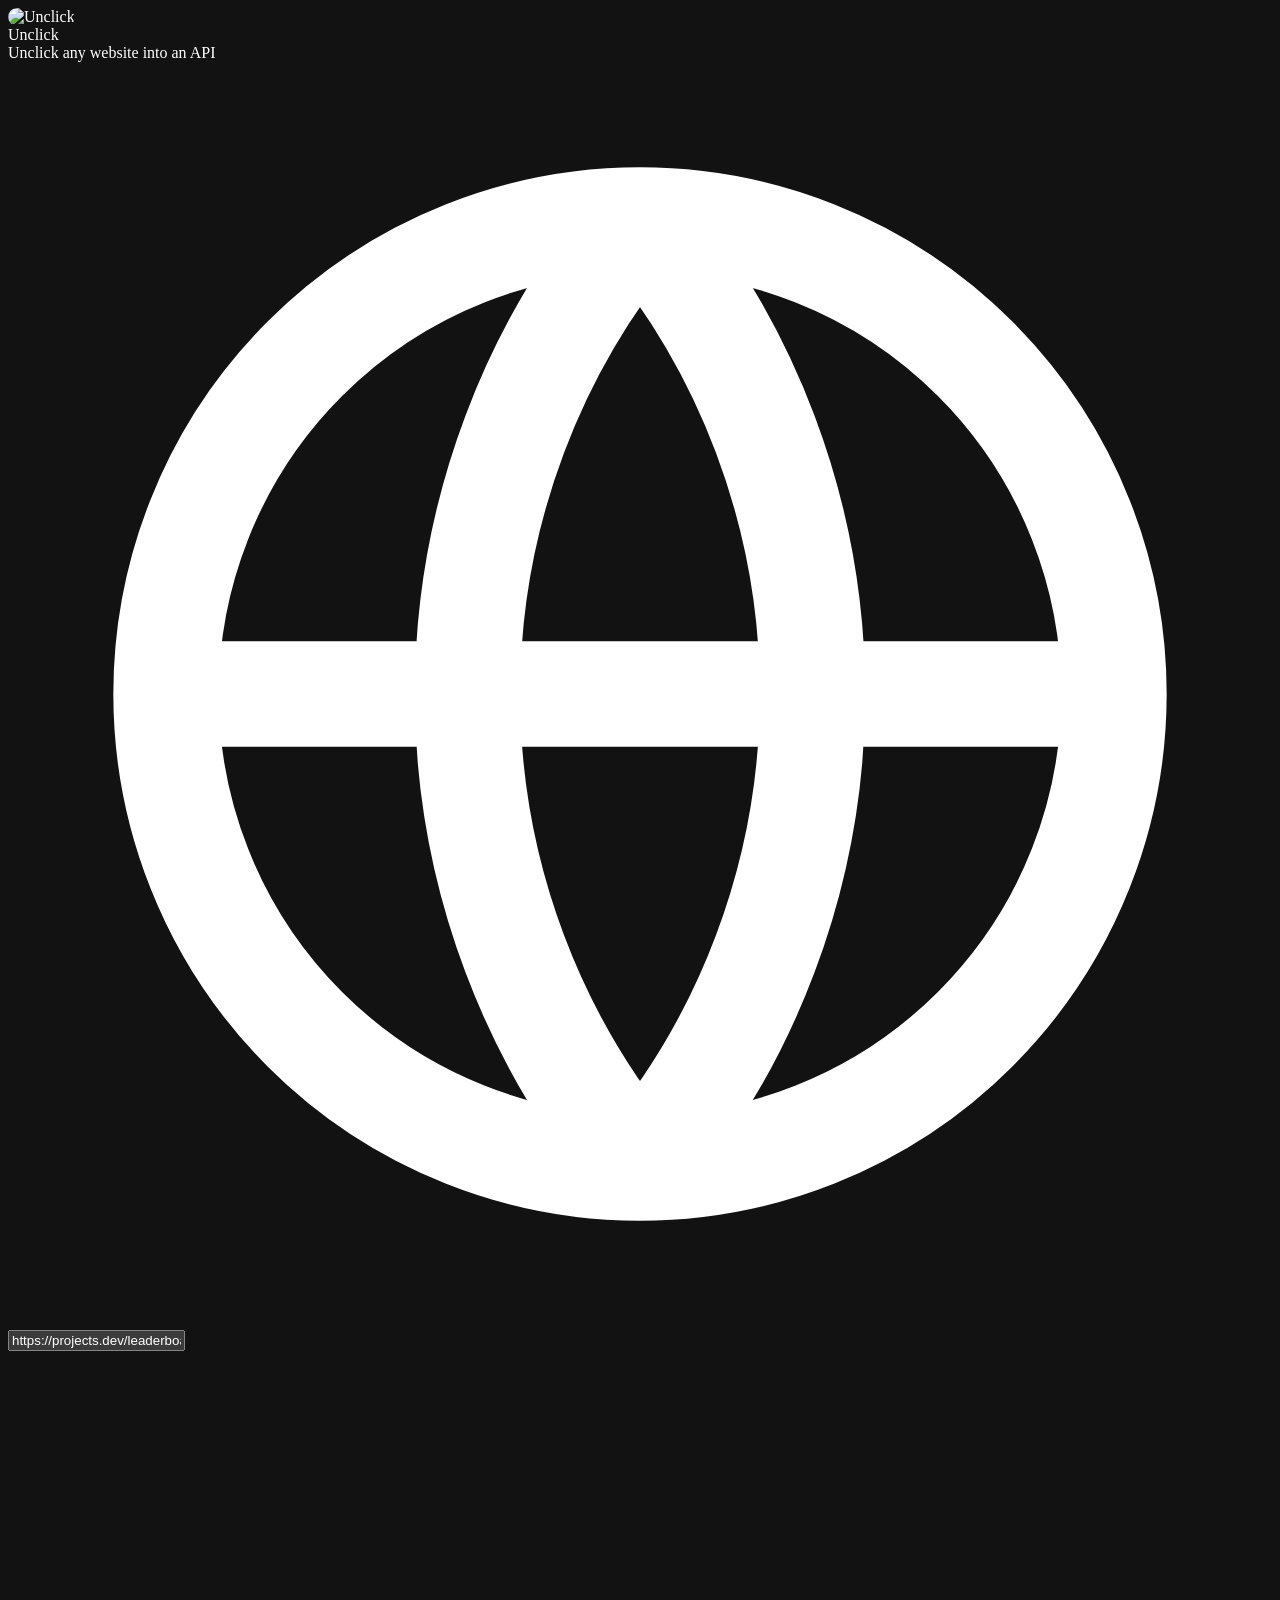
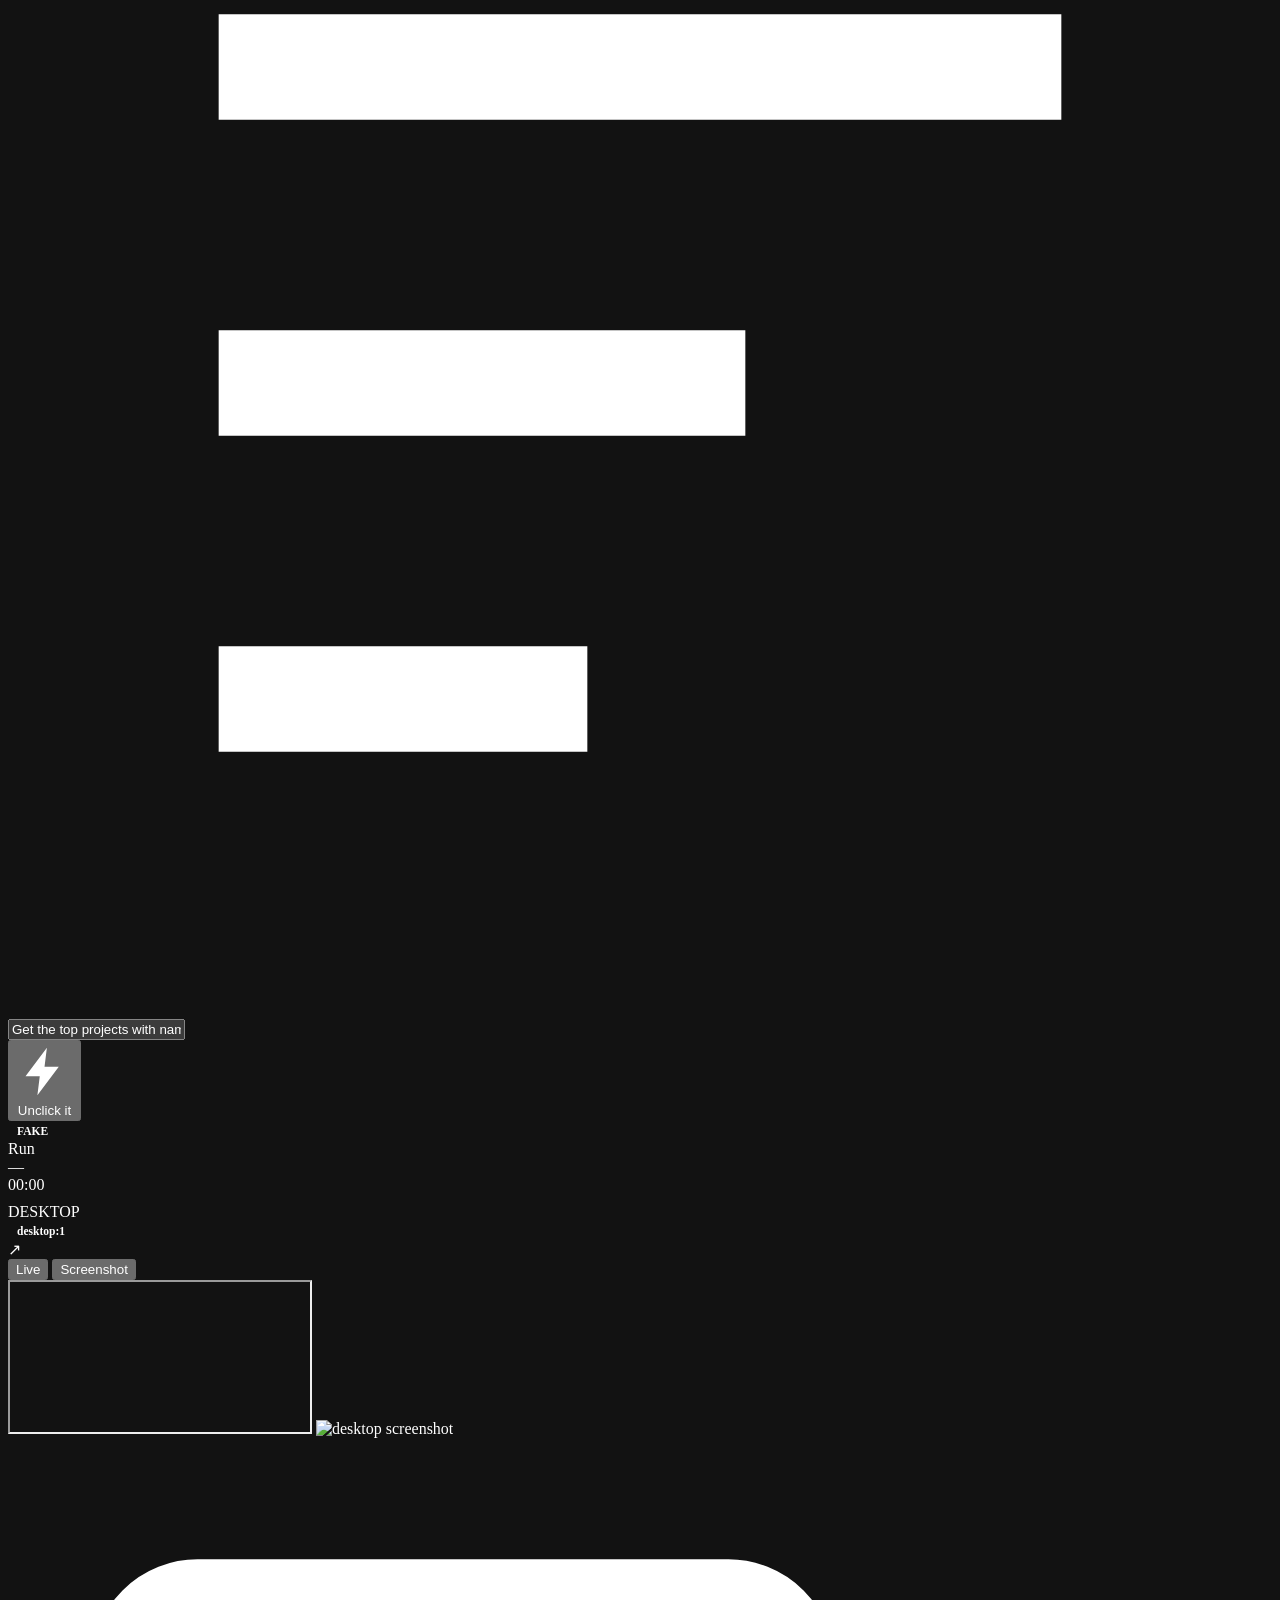
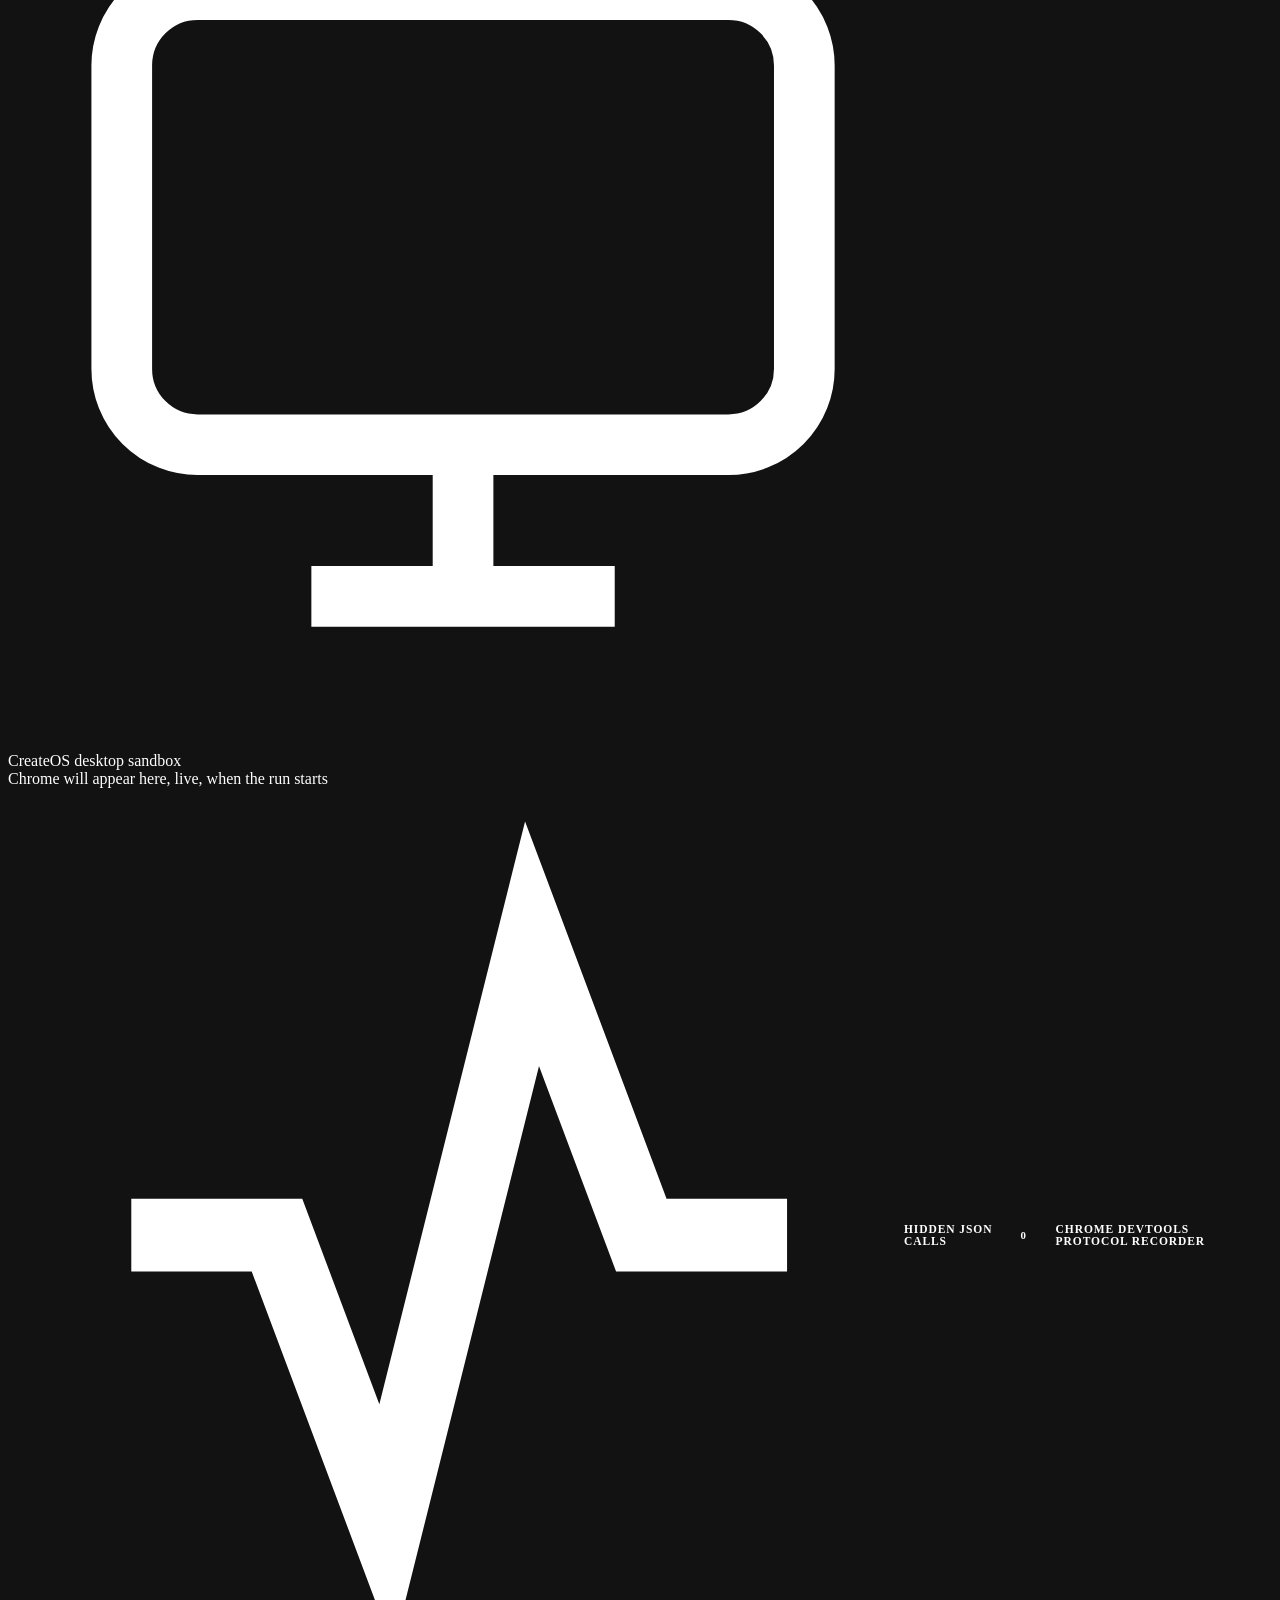
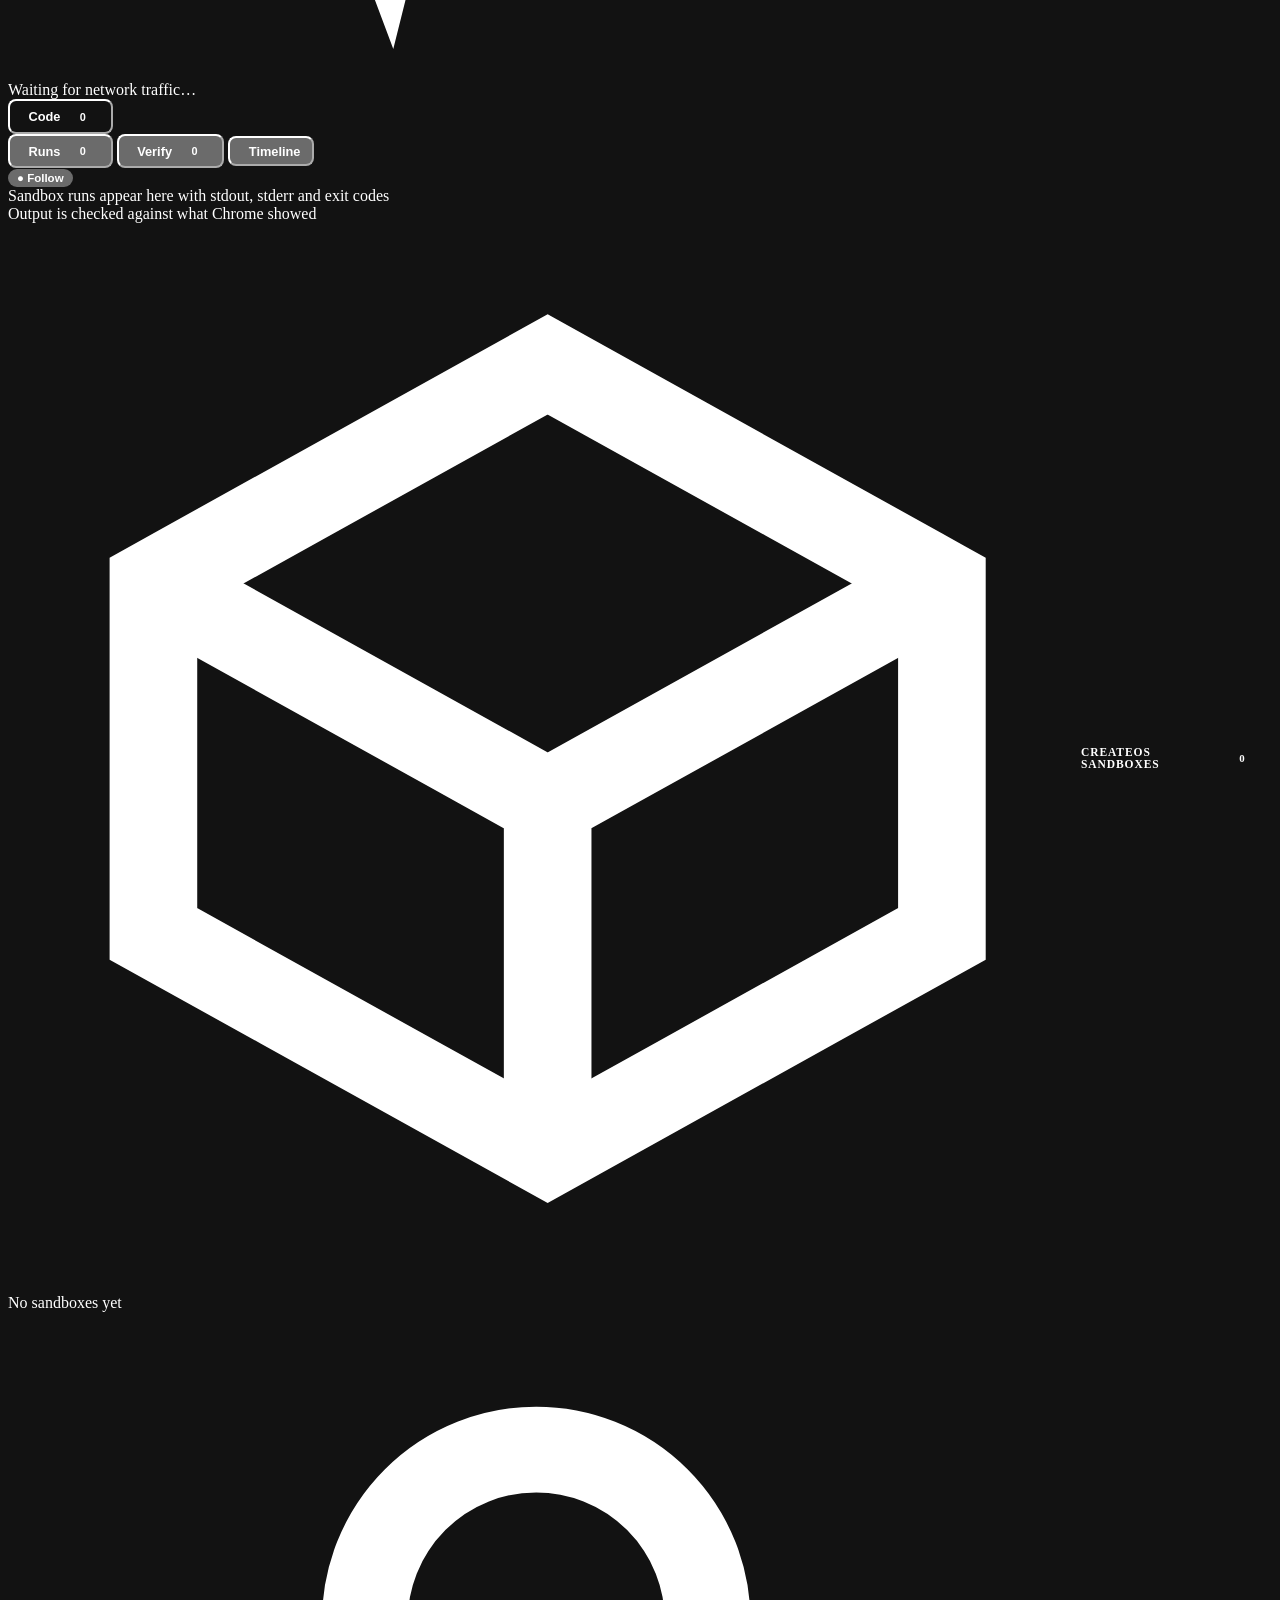
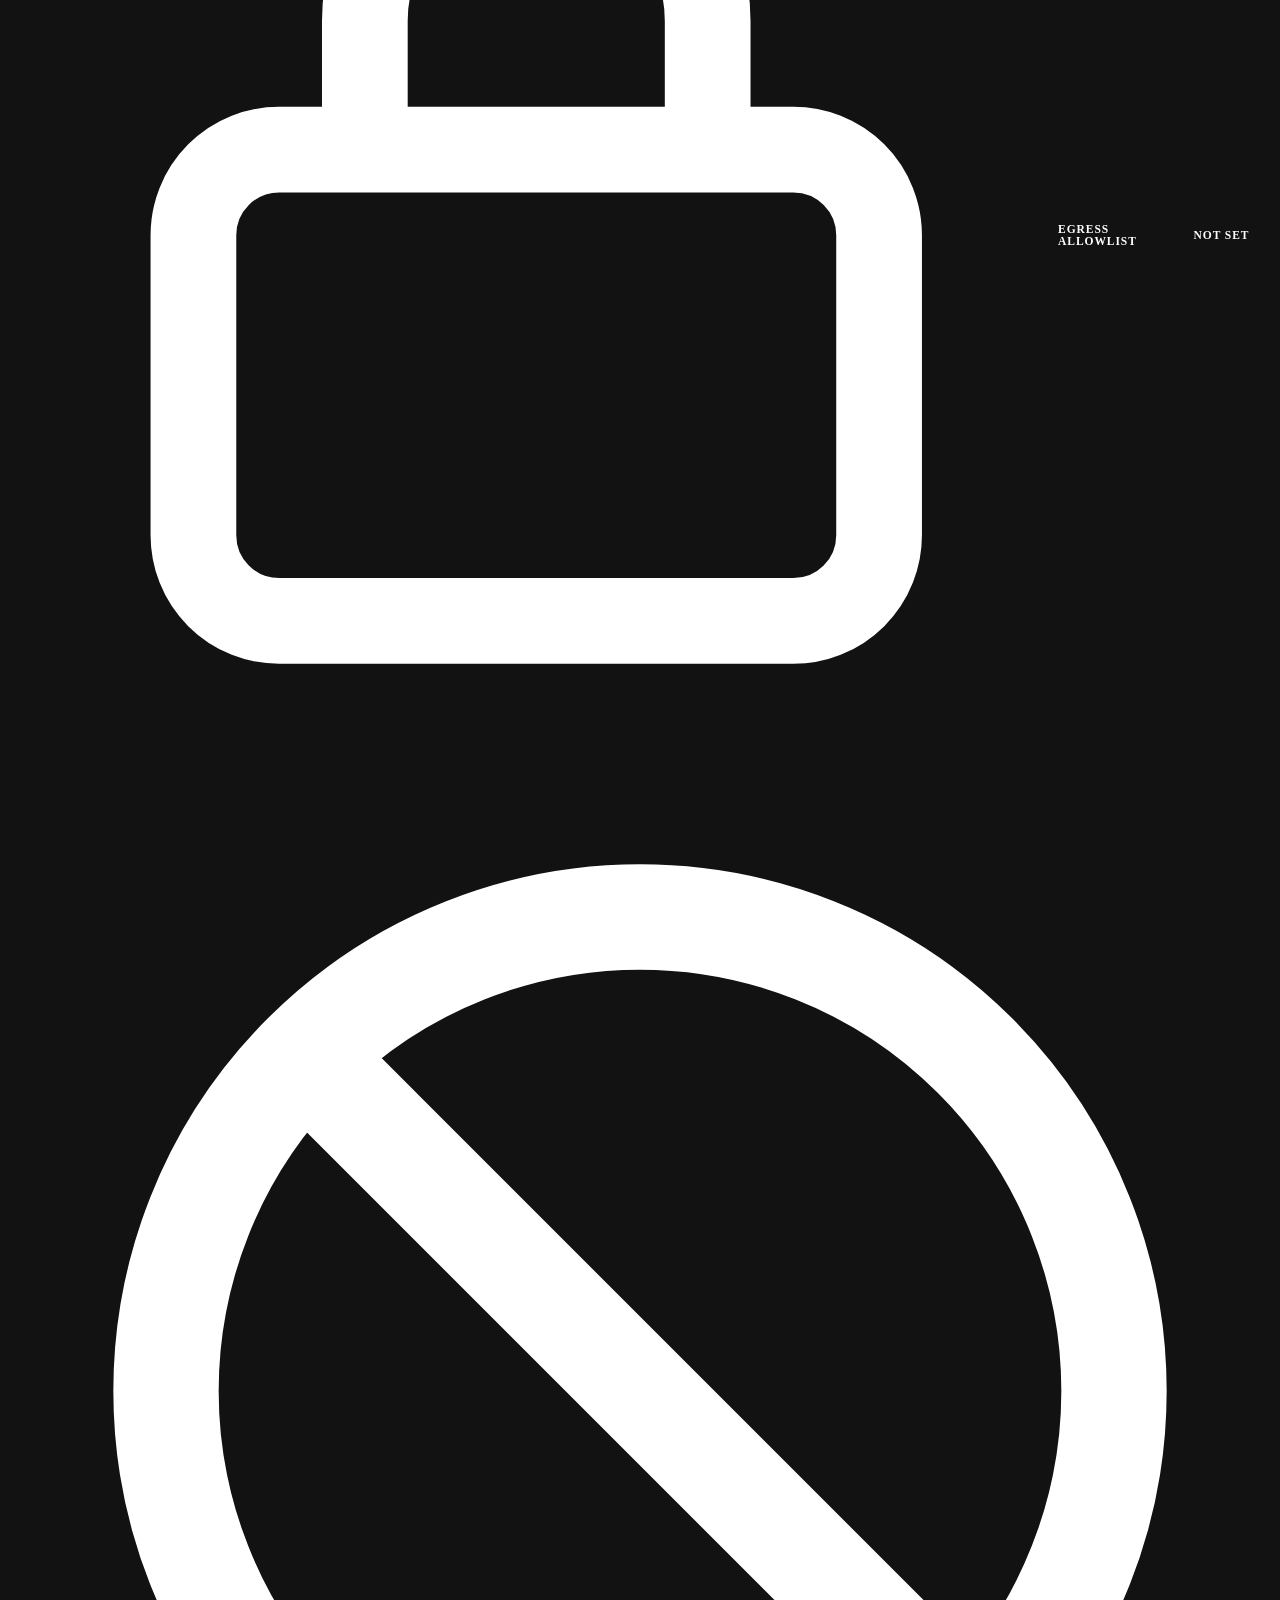
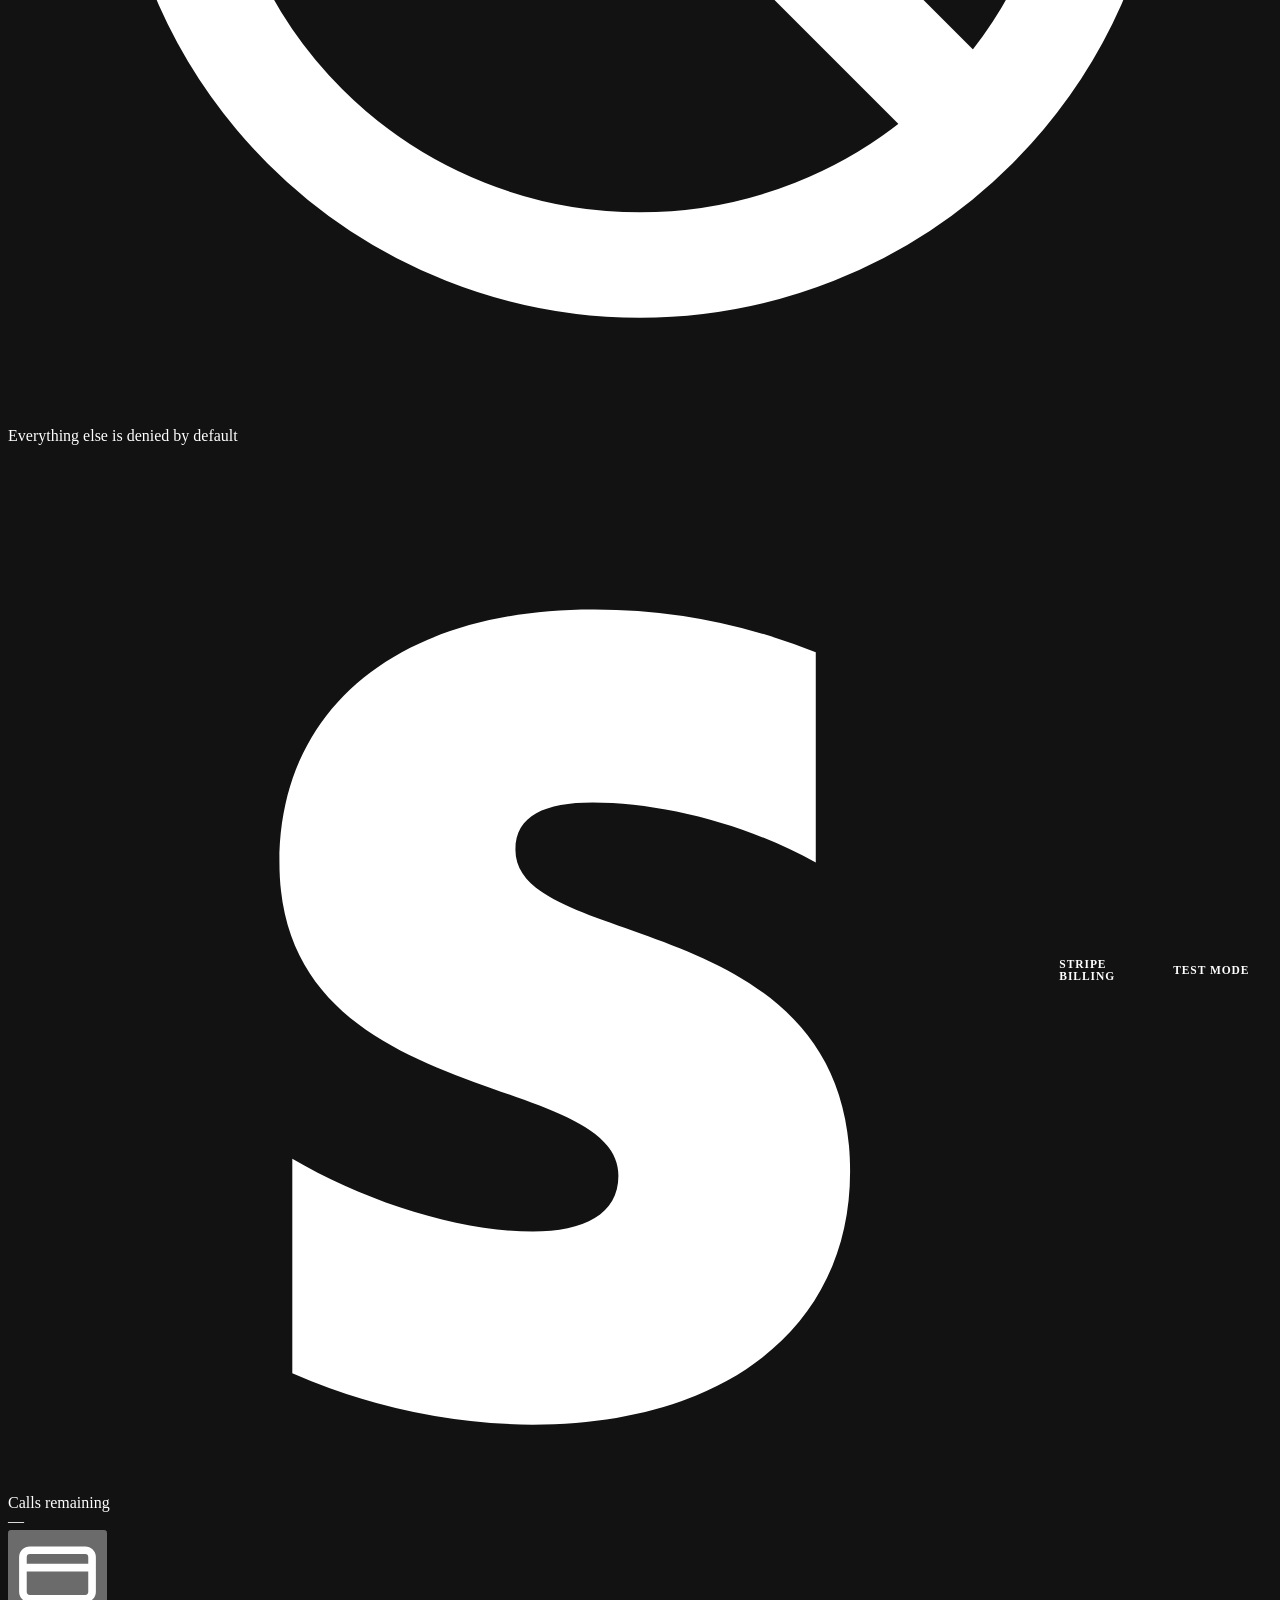
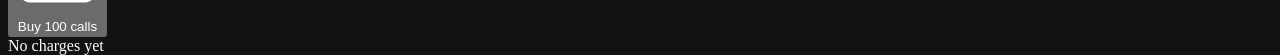
==== app/static/index.html @ 40289637 "Web UI: mission-control demo screen + FastAPI orchestrator (SSE)" ====
<!doctype html>
<html lang="en" class="dark">
<head>
  <meta charset="utf-8" />
  <meta name="viewport" content="width=device-width, initial-scale=1" />
  <title>Unclick · any website into an API</title>
  <!-- Branding lives in two files: theme.css (fonts + colors) and logo.svg -->
  <link rel="icon" type="image/svg+xml" href="/logo.svg" />
  <link rel="preconnect" href="https://fonts.googleapis.com" />
  <link rel="preconnect" href="https://fonts.gstatic.com" crossorigin />
  <link rel="stylesheet" href="/theme.css" />
  <link rel="stylesheet" href="https://cdnjs.cloudflare.com/ajax/libs/highlight.js/11.9.0/styles/github-dark.min.css" />
  <script src="https://cdn.tailwindcss.com/3.4.16"></script>
  <script>
    // Tailwind color names -> theme.css variables (no literal colors here).
    const v = (name) => `rgb(var(--${name}) / <alpha-value>)`;
    const scale = (prefix) => Object.fromEntries([200, 300, 400, 500, 600].map((n) => [n, v(`${prefix}-${n}`)]));
    tailwind.config = {
      darkMode: 'class',
      theme: {
        extend: {
          fontFamily: { sans: ['var(--font-sans)'], mono: ['var(--font-mono)'] },
          colors: {
            brand: { ...scale('brand'), ink: v('brand-ink') },
            ink: Object.fromEntries([950, 900, 850, 800, 700, 600, 500].map((n) => [n, v(`ink-${n}`)])),
            slate: scale('muted'),
            emerald: scale('ok'),
            red: scale('bad'),
            amber: scale('warn'),
            sky: scale('info'),
            violet: scale('code'),
            indigo: scale('pay'),
            stripe: { DEFAULT: v('stripe'), light: v('stripe-light') },
            white: v('fg'),
            black: v('overlay'),
          },
        },
      },
    };
  </script>
  <script src="https://cdnjs.cloudflare.com/ajax/libs/highlight.js/11.9.0/highlight.min.js"></script>
  <script src="https://cdnjs.cloudflare.com/ajax/libs/highlight.js/11.9.0/languages/python.min.js"></script>
  <script src="https://cdn.jsdelivr.net/npm/diff@5.2.0/dist/diff.min.js"></script>
  <style>
    /* Colors come only from theme.css: rgb(var(--token) / alpha) */
    :root { color-scheme: dark; }
    html, body { height: 100%; background: rgb(var(--ink-950)); }
    body { font-family: var(--font-sans); font-feature-settings: 'cv11', 'ss01'; }
    .panel { background: linear-gradient(180deg, rgb(var(--ink-850)) 0%, rgb(var(--ink-825)) 100%); border: 1px solid rgb(var(--ink-700)); border-radius: 14px; }
    .panel-h { display:flex; align-items:center; gap:.5rem; padding:.6rem .85rem; border-bottom:1px solid rgb(var(--ink-700)); font-size:.72rem; letter-spacing:.08em; text-transform:uppercase; color:rgb(var(--muted-label)); font-weight:600; }
    .chip { display:inline-flex; align-items:center; gap:.3rem; padding:.12rem .5rem; border-radius:999px; font-size:.72rem; font-weight:600; border:1px solid transparent; white-space:nowrap; }
    .scroll-thin::-webkit-scrollbar { width: 8px; height: 8px; }
    .scroll-thin::-webkit-scrollbar-thumb { background: rgb(var(--ink-600)); border-radius: 8px; }
    .scroll-thin::-webkit-scrollbar-track { background: transparent; }

    /* Layout focus modes: the stage and workbench trade space as the run progresses */
    #stage { flex: 0 0 60%; transition: flex-basis .7s cubic-bezier(.2,.8,.2,1); min-height: 0; }
    #bench { flex: 1 1 0; min-height: 0; }
    body.focus-code #stage { flex-basis: 34%; }
    body.focus-live #stage { flex-basis: 52%; }

    #desktop { height: 100%; aspect-ratio: 16 / 9; flex-shrink: 0; max-width: 72%; }
    body.focus-live #desktop { max-width: 46%; }
    body.focus-code #ticker > :nth-last-child(n+3), body.focus-live #ticker > :nth-last-child(n+3) { display: none; }

    /* Logo */
    .logo { width: 40px; height: 40px; border-radius: 12px; box-shadow: 0 0 24px rgb(var(--brand-500) / .35); }

    /* Stepper */
    .step { display:flex; align-items:center; gap:.55rem; color:rgb(var(--muted-step)); font-weight:600; font-size:.86rem; white-space:nowrap; }
    .step .dot { width:26px; height:26px; border-radius:999px; display:grid; place-items:center; border:2px solid rgb(var(--ink-600)); font-size:.72rem; background:rgb(var(--ink-900)); transition: all .3s; }
    .step.done { color:rgb(var(--muted-step-done)); }
    .step.done .dot { background:rgb(var(--brand-500)); border-color:rgb(var(--brand-500)); color:rgb(var(--brand-ink)); }
    .step.active { color:rgb(var(--fg)); }
    .step.active .dot { border-color:rgb(var(--brand-400)); color:rgb(var(--brand-400)); animation: pulse 1.6s infinite; }
    .step.failed .dot { background:rgb(var(--bad-500)); border-color:rgb(var(--bad-500)); color:rgb(var(--fg)); }
    .step-line { flex:1; height:2px; min-width:14px; background:rgb(var(--ink-700)); border-radius:2px; position:relative; overflow:hidden; }
    .step-line.done { background:rgb(var(--brand-500)); }
    .step-line.active::after { content:''; position:absolute; inset:0; background:linear-gradient(90deg, transparent, rgb(var(--brand-400)), transparent); animation: sweep 1.4s infinite; }
    @keyframes pulse { 0%,100% { box-shadow: 0 0 0 4px rgb(var(--brand-400) / .15), 0 0 14px rgb(var(--brand-400) / .35);} 50% { box-shadow: 0 0 0 7px rgb(var(--brand-400) / .08), 0 0 26px rgb(var(--brand-400) / .6);} }
    @keyframes sweep { from { transform: translateX(-100%);} to { transform: translateX(100%);} }

    /* Animations */
    @keyframes slideIn { from { opacity:0; transform: translateY(8px) scale(.98);} to { opacity:1; transform:none;} }
    @keyframes glowBrand { 0% { background: rgb(var(--brand-500) / .45); box-shadow: 0 0 0 1px rgb(var(--brand-400)), 0 0 24px rgb(var(--brand-400) / .6);} 100% { background: rgb(var(--brand-500) / .10); box-shadow: 0 0 0 1px rgb(var(--brand-400) / .35);} }
    @keyframes flashRed { 0% { background: rgb(var(--bad-500) / .35);} 100% { background: transparent;} }
    .anim-in { animation: slideIn .35s ease-out both; }
    .host-new { animation: glowBrand 2.4s ease-out both; }
    .blink { animation: blink 1s steps(2) infinite; }
    @keyframes blink { 50% { opacity: .2; } }
    .live-dot { width:9px; height:9px; border-radius:999px; background:rgb(var(--bad-500)); box-shadow:0 0 10px rgb(var(--bad-500)); animation: blink 1.2s infinite; }

    /* Code / diff */
    .code-wrap { font-family: var(--font-mono); font-size: 13.5px; line-height: 1.6; }
    .code-line { display:flex; white-space:pre; }
    .code-line .ln { width: 3.2em; flex-shrink:0; text-align:right; padding-right:.9em; color:rgb(var(--muted-lineno)); user-select:none; }
    .code-line .gut { width: 1.4em; flex-shrink:0; text-align:center; user-select:none; font-weight:700; }
    .code-line .src { flex:1; padding-right:1em; }
    .code-line.add { background: rgb(var(--ok-500) / .14); }
    .code-line.add .gut, .code-line.add .ln { color:rgb(var(--ok-400)); }
    .code-line.del { background: rgb(var(--bad-500) / .13); }
    .code-line.del .gut { color:rgb(var(--bad-400)); }
    .code-line.del .src { opacity:.75; text-decoration: line-through; text-decoration-color: rgb(var(--bad-400) / .5); }
    .hljs { background: transparent !important; padding: 0 !important; }

    .tab { padding:.35rem .75rem; border-radius:8px; font-size:.8rem; font-weight:600; color:rgb(var(--muted-tab)); display:inline-flex; align-items:center; gap:.4rem; }
    .tab:hover { color:rgb(var(--muted-300)); background:rgb(var(--ink-800)); }
    .tab.on { color:rgb(var(--fg)); background:rgb(var(--ink-700)); }
    .badge { min-width:1.3rem; padding:0 .35rem; height:1.2rem; border-radius:999px; font-size:.68rem; display:inline-grid; place-items:center; background:rgb(var(--ink-600)); color:rgb(var(--muted-300)); }

    .ticker-item { animation: slideIn .35s ease-out both; backdrop-filter: blur(10px); }
    .term { font-family: var(--font-mono); font-size:12.5px; line-height:1.55; white-space:pre-wrap; word-break:break-word; }
    .kbd { font-family: var(--font-mono); }
    .grid-bg { background-image: radial-gradient(rgb(var(--grid-dot) / .18) 1px, transparent 1px); background-size: 18px 18px; }
    button:disabled { opacity:.5; cursor:not-allowed; }
    .fork-path { stroke: rgb(var(--brand-400)); stroke-dasharray: 6 6; animation: dash 1s linear infinite; }
    .fork-head { stroke: rgb(var(--brand-400)); }
    @keyframes dash { to { stroke-dashoffset: -12; } }
    .api-glow { box-shadow: 0 0 0 1px rgb(var(--brand-400) / .35), 0 20px 60px -20px rgb(var(--brand-500) / .45); }
    .glow-brand { box-shadow: 0 8px 30px -8px rgb(var(--brand-500) / .7); }
    .glow-stripe { box-shadow: 0 8px 30px -10px rgb(var(--stripe) / .9); }
  </style>
</head>
<body class="text-slate-200 font-sans antialiased overflow-hidden">
<div id="app" class="h-screen flex flex-col gap-3 p-3">

  <!-- Header + command bar -->
  <header class="flex items-center gap-5 shrink-0">
    <div class="flex items-center gap-3 shrink-0">
      <img src="/logo.svg" alt="Unclick" class="logo" />
      <div class="leading-tight">
        <div class="text-[22px] font-extrabold tracking-tight text-white">Unclick</div>
        <div class="text-[13px] text-slate-400 -mt-0.5">Unclick any website into an API</div>
      </div>
    </div>

    <form id="runForm" class="flex-1 flex items-center gap-2 min-w-0">
      <div class="flex items-center gap-2 bg-ink-850 border border-ink-700 rounded-xl px-3 h-11 w-[34%] min-w-[220px] focus-within:border-brand-500/60">
        <svg class="w-4 h-4 text-slate-500 shrink-0" viewBox="0 0 24 24" fill="none" stroke="currentColor" stroke-width="2"><circle cx="12" cy="12" r="9"/><path d="M3 12h18M12 3a14 14 0 0 1 0 18M12 3a14 14 0 0 0 0 18"/></svg>
        <input id="urlIn" class="bg-transparent outline-none w-full text-[15px] font-medium text-white placeholder-slate-600" value="https://projects.dev/leaderboard" spellcheck="false" />
      </div>
      <div class="flex items-center gap-2 bg-ink-850 border border-ink-700 rounded-xl px-3 h-11 flex-1 min-w-0 focus-within:border-brand-500/60">
        <svg class="w-4 h-4 text-slate-500 shrink-0" viewBox="0 0 24 24" fill="none" stroke="currentColor" stroke-width="2"><path d="M4 6h16M4 12h10M4 18h7"/></svg>
        <input id="taskIn" class="bg-transparent outline-none w-full text-[15px] text-white placeholder-slate-600" value="Get the top projects with name, votes and URL" spellcheck="false" />
      </div>
      <button id="goBtn" type="submit" class="h-11 px-5 rounded-xl bg-brand-500 hover:bg-brand-400 text-brand-ink font-bold text-[15px] flex items-center gap-2 glow-brand transition shrink-0">
        <svg class="w-4 h-4" viewBox="0 0 24 24" fill="currentColor"><path d="M13 2 4 14h6l-1 8 9-12h-6l1-8z"/></svg>
        <span>Unclick it</span>
      </button>
    </form>

    <div class="flex items-center gap-3 shrink-0">
      <div id="modeBadge" class="chip bg-ink-800 border-ink-600 text-slate-400 hidden">FAKE</div>
      <div class="flex items-center gap-2 bg-ink-850 border border-ink-700 rounded-xl px-3 h-11">
        <div id="runDot" class="w-2 h-2 rounded-full bg-slate-600"></div>
        <div class="text-[11px] uppercase tracking-wider text-slate-500 font-semibold">Run</div>
        <div id="runId" class="kbd text-[13px] text-slate-300">—</div>
        <div class="w-px h-5 bg-ink-600 mx-1"></div>
        <div id="timer" class="kbd text-[17px] font-bold text-white tabular-nums">00:00</div>
      </div>
    </div>
  </header>

  <!-- Stepper -->
  <nav id="stepper" class="panel shrink-0 flex items-center gap-3 px-5 h-12"></nav>

  <!-- Main -->
  <main class="flex-1 min-h-0 flex gap-3">
    <!-- Left: stage + workbench -->
    <section class="flex-1 min-w-0 flex flex-col gap-3">
      <div id="stage" class="flex gap-3">
        <!-- Desktop -->
        <div id="desktop" class="panel relative overflow-hidden grid-bg">
          <div class="absolute top-0 inset-x-0 z-20 flex items-center gap-2 px-3 py-2 bg-gradient-to-b from-black/70 to-transparent pointer-events-none">
            <div class="live-dot hidden" id="liveDot"></div>
            <div class="text-[12px] font-bold tracking-wider text-white" id="deskLabel">DESKTOP</div>
            <div class="chip bg-black/50 border-white/10 text-slate-300 kbd" id="deskId">desktop:1</div>
            <div class="flex-1"></div>
            <a id="popOut" target="_blank" rel="noopener" class="hidden pointer-events-auto text-[11px] font-semibold text-slate-300 hover:text-white bg-black/50 border border-white/10 rounded-lg px-2 py-0.5" title="Open the live desktop in a new tab">↗</a>
            <div class="pointer-events-auto flex bg-black/50 rounded-lg p-0.5 border border-white/10 text-[11px] font-semibold">
              <button data-view="live" class="dv px-2 py-0.5 rounded-md text-white bg-white/15">Live</button>
              <button data-view="shot" class="dv px-2 py-0.5 rounded-md text-slate-400">Screenshot</button>
            </div>
          </div>
          <iframe id="liveFrame" class="absolute inset-0 w-full h-full border-0 hidden bg-black" allow="clipboard-read; clipboard-write"></iframe>
          <img id="shotImg" class="absolute inset-0 w-full h-full object-contain hidden bg-black" alt="desktop screenshot" />
          <div id="deskEmpty" class="absolute inset-0 grid place-items-center text-center">
            <div>
              <div class="mx-auto w-16 h-16 rounded-2xl bg-ink-800 border border-ink-600 grid place-items-center mb-4">
                <svg class="w-8 h-8 text-slate-500" viewBox="0 0 24 24" fill="none" stroke="currentColor" stroke-width="1.6"><rect x="3" y="4" width="18" height="12" rx="2"/><path d="M8 20h8M12 16v4"/></svg>
              </div>
              <div class="text-slate-300 font-semibold">CreateOS desktop sandbox</div>
              <div class="text-slate-500 text-sm mt-1">Chrome will appear here, live, when the run starts</div>
            </div>
          </div>
          <!-- Browser action ticker -->
          <div id="ticker" class="absolute left-3 bottom-3 right-3 z-20 flex flex-col items-start gap-1.5 pointer-events-none"></div>
        </div>

        <!-- Side of stage: network discovery, then API card -->
        <div id="stageSide" class="flex-1 min-w-0 flex flex-col gap-3">
          <div id="netPanel" class="panel flex-1 min-h-0 flex flex-col">
            <div class="panel-h">
              <svg class="w-4 h-4 text-sky-400" viewBox="0 0 24 24" fill="none" stroke="currentColor" stroke-width="2"><path d="M3 12h4l3 8 4-16 3 8h4"/></svg>
              Hidden JSON calls
              <span class="badge" id="capCount">0</span>
              <div class="flex-1"></div>
              <span class="normal-case tracking-normal text-[11px] text-slate-500">Chrome DevTools Protocol recorder</span>
            </div>
            <div id="endpointBox" class="hidden mx-3 mt-3 rounded-xl border border-brand-500/40 bg-brand-500/10 p-3 anim-in"></div>
            <div id="capList" class="flex-1 min-h-0 overflow-auto scroll-thin p-3 flex flex-col gap-1.5">
              <div class="text-slate-600 text-sm" id="capEmpty">Waiting for network traffic…</div>
            </div>
          </div>
          <div id="apiCard" class="hidden panel api-glow flex-1 min-h-0 flex flex-col overflow-hidden"></div>
        </div>
      </div>

      <!-- Workbench -->
      <div id="bench" class="flex gap-3">
        <div class="panel flex-[1.35] min-w-0 flex flex-col">
          <div class="flex items-center gap-1 px-2 py-1.5 border-b border-ink-700">
            <button class="tab on" data-ltab="code">
              <svg class="w-4 h-4" viewBox="0 0 24 24" fill="none" stroke="currentColor" stroke-width="2"><path d="m8 6-6 6 6 6M16 6l6 6-6 6"/></svg>Code <span class="badge" id="codeCount">0</span></button>
            <div id="attemptPills" class="flex items-center gap-1 ml-2"></div>
            <div class="flex-1"></div>
            <div id="codeMeta" class="text-[12px] text-slate-500 pr-2 truncate"></div>
          </div>
          <div id="codeView" class="flex-1 min-h-0 overflow-auto scroll-thin code-wrap py-2">
            
          </div>
        </div>
        <div class="panel flex-1 min-w-0 flex flex-col">
          <div class="flex items-center gap-1 px-2 py-1.5 border-b border-ink-700">
            <button class="tab" data-rtab="runs">
              <svg class="w-4 h-4" viewBox="0 0 24 24" fill="none" stroke="currentColor" stroke-width="2"><path d="m5 7 5 5-5 5M12 19h7"/></svg>Runs <span class="badge" id="runCount">0</span></button>
            <button class="tab" data-rtab="verify">
              <svg class="w-4 h-4" viewBox="0 0 24 24" fill="none" stroke="currentColor" stroke-width="2"><path d="M9 12l2 2 4-4"/><circle cx="12" cy="12" r="9"/></svg>Verify <span class="badge" id="verifyCount">0</span></button>
            <button class="tab" data-rtab="log">
              <svg class="w-4 h-4" viewBox="0 0 24 24" fill="none" stroke="currentColor" stroke-width="2"><path d="M4 6h16M4 12h16M4 18h10"/></svg>Timeline</button>
            <div class="flex-1"></div>
            <button id="followBtn" class="chip bg-brand-500/10 border-brand-500/30 text-brand-300 mr-1" title="Auto-switch tabs as the agent works">● Follow</button>
          </div>
          <div class="flex-1 min-h-0 relative">
            <div id="pane-runs" class="rpane absolute inset-0 overflow-auto scroll-thin p-3 flex flex-col gap-3">
              <div class="text-slate-600 text-sm">Sandbox runs appear here with stdout, stderr and exit codes</div>
            </div>
            <div id="pane-verify" class="rpane absolute inset-0 overflow-auto scroll-thin p-3 flex-col gap-3 hidden">
              <div class="text-slate-600 text-sm">Output is checked against what Chrome showed</div>
            </div>
            <div id="pane-log" class="rpane absolute inset-0 overflow-auto scroll-thin p-2 hidden"></div>
          </div>
        </div>
      </div>
    </section>

    <!-- Right: sponsor panels -->
    <aside class="w-[400px] shrink-0 flex flex-col gap-3 min-h-0">
      <!-- Sandbox -->
      <div class="panel flex flex-col min-h-0 flex-[1.45]">
        <div class="panel-h">
          <svg class="w-4 h-4 text-brand-400" viewBox="0 0 24 24" fill="none" stroke="currentColor" stroke-width="2"><path d="M21 8 12 3 3 8v8l9 5 9-5z"/><path d="m3 8 9 5 9-5M12 13v8"/></svg>
          CreateOS Sandboxes
          <div class="flex-1"></div>
          <span id="sbCount" class="badge">0</span>
        </div>
        <div id="sbScroll" class="p-3 flex flex-col gap-2 min-h-0 overflow-auto scroll-thin flex-1">
          <div id="sbList" class="flex flex-col gap-2">
            <div class="text-slate-600 text-sm">No sandboxes yet</div>
          </div>
          <div id="forkBox" class="hidden"></div>
          <div id="pauseBox" class="hidden"></div>
        </div>
      </div>

      <!-- Egress -->
      <div class="panel flex flex-col min-h-0 flex-[0.85]">
        <div class="panel-h">
          <svg class="w-4 h-4 text-amber-400" viewBox="0 0 24 24" fill="none" stroke="currentColor" stroke-width="2"><rect x="4" y="10" width="16" height="11" rx="2"/><path d="M8 10V7a4 4 0 0 1 8 0v3"/></svg>
          Egress allowlist
          <div class="flex-1"></div>
          <span id="egressMode" class="chip bg-ink-800 text-slate-500 border-ink-600 normal-case tracking-normal">not set</span>
        </div>
        <div class="p-3 flex flex-col gap-2 min-h-0 flex-1 overflow-hidden">
          <div id="egressHosts" class="flex flex-col gap-1.5"></div>
          <div id="egressReason" class="text-[12.5px] text-slate-400 leading-snug"></div>
          <div class="flex-1"></div>
          <div class="text-[11px] text-slate-500 flex items-center gap-1.5">
            <svg class="w-3.5 h-3.5" viewBox="0 0 24 24" fill="none" stroke="currentColor" stroke-width="2"><circle cx="12" cy="12" r="9"/><path d="M5 5l14 14"/></svg>
            Everything else is denied by default
          </div>
        </div>
      </div>

      <!-- Stripe -->
      <div class="panel flex flex-col min-h-0 flex-1">
        <div class="panel-h">
          <svg class="w-4 h-4 text-stripe-light" viewBox="0 0 24 24" fill="currentColor"><path d="M13.5 9.2c0-.8.7-1.1 1.8-1.1 1.6 0 3.6.5 5.2 1.4V4.6a13.8 13.8 0 0 0-5.2-1C10.9 3.6 8 5.8 8 9.5c0 5.8 7.9 4.8 7.9 7.3 0 .9-.8 1.3-2 1.3-1.7 0-3.9-.7-5.6-1.7v5a14.3 14.3 0 0 0 5.6 1.2c4.4 0 7.4-2.2 7.4-5.9 0-6.2-7.8-5.1-7.8-7.5z" transform="translate(-2 0)"/></svg>
          Stripe billing
          <div class="flex-1"></div>
          <span class="chip bg-amber-500/10 text-amber-300 border-amber-500/30 normal-case tracking-normal">test mode</span>
        </div>
        <div class="p-3 flex flex-col gap-3 flex-1 min-h-0">
          <div class="flex items-end gap-3">
            <div>
              <div class="text-[11px] uppercase tracking-wider text-slate-500 font-semibold">Calls remaining</div>
              <div id="callsLeft" class="text-[40px] leading-none font-extrabold text-white tabular-nums mt-1">—</div>
            </div>
            <div class="flex-1"></div>
            <button id="buyBtn" class="h-10 px-4 rounded-xl bg-stripe hover:bg-stripe-light text-white font-bold text-sm flex items-center gap-2 glow-stripe transition">
              <svg class="w-4 h-4" viewBox="0 0 24 24" fill="none" stroke="currentColor" stroke-width="2.2"><rect x="2" y="5" width="20" height="14" rx="2"/><path d="M2 10h20"/></svg>
              Buy 100 calls
            </button>
          </div>
          <div id="lastCharge" class="rounded-xl bg-ink-800/70 border border-ink-700 px-3 py-2 text-[13px] text-slate-500">No charges yet</div>
          <div id="billingFeed" class="flex flex-col gap-1 text-[12px] text-slate-400 min-h-0 overflow-hidden"></div>
        </div>
      </div>
    </aside>
  </main>
</div>

<div id="toast" class="fixed bottom-5 left-1/2 -translate-x-1/2 z-50 hidden px-4 py-2 rounded-xl bg-ink-700 border border-ink-500 text-sm text-white shadow-xl"></div>

<script src="/app.js"></script>
</body>
</html>
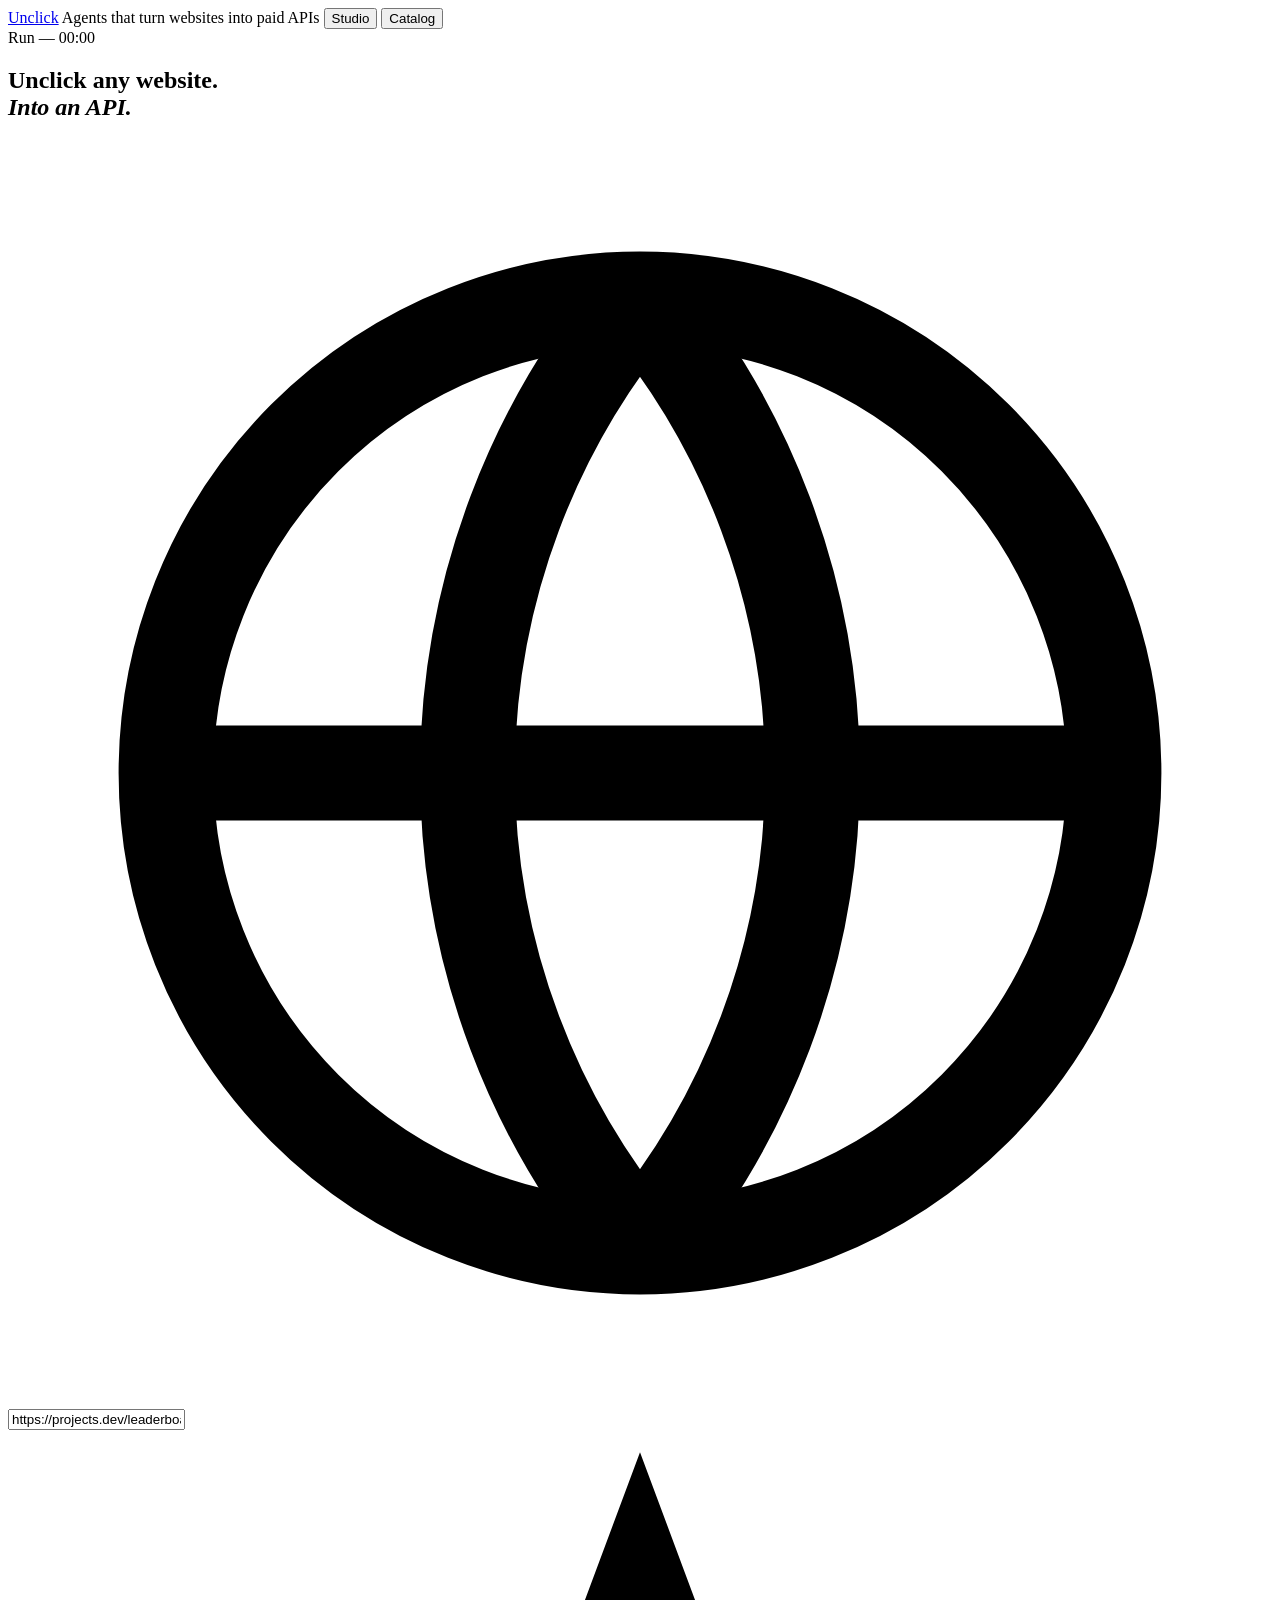
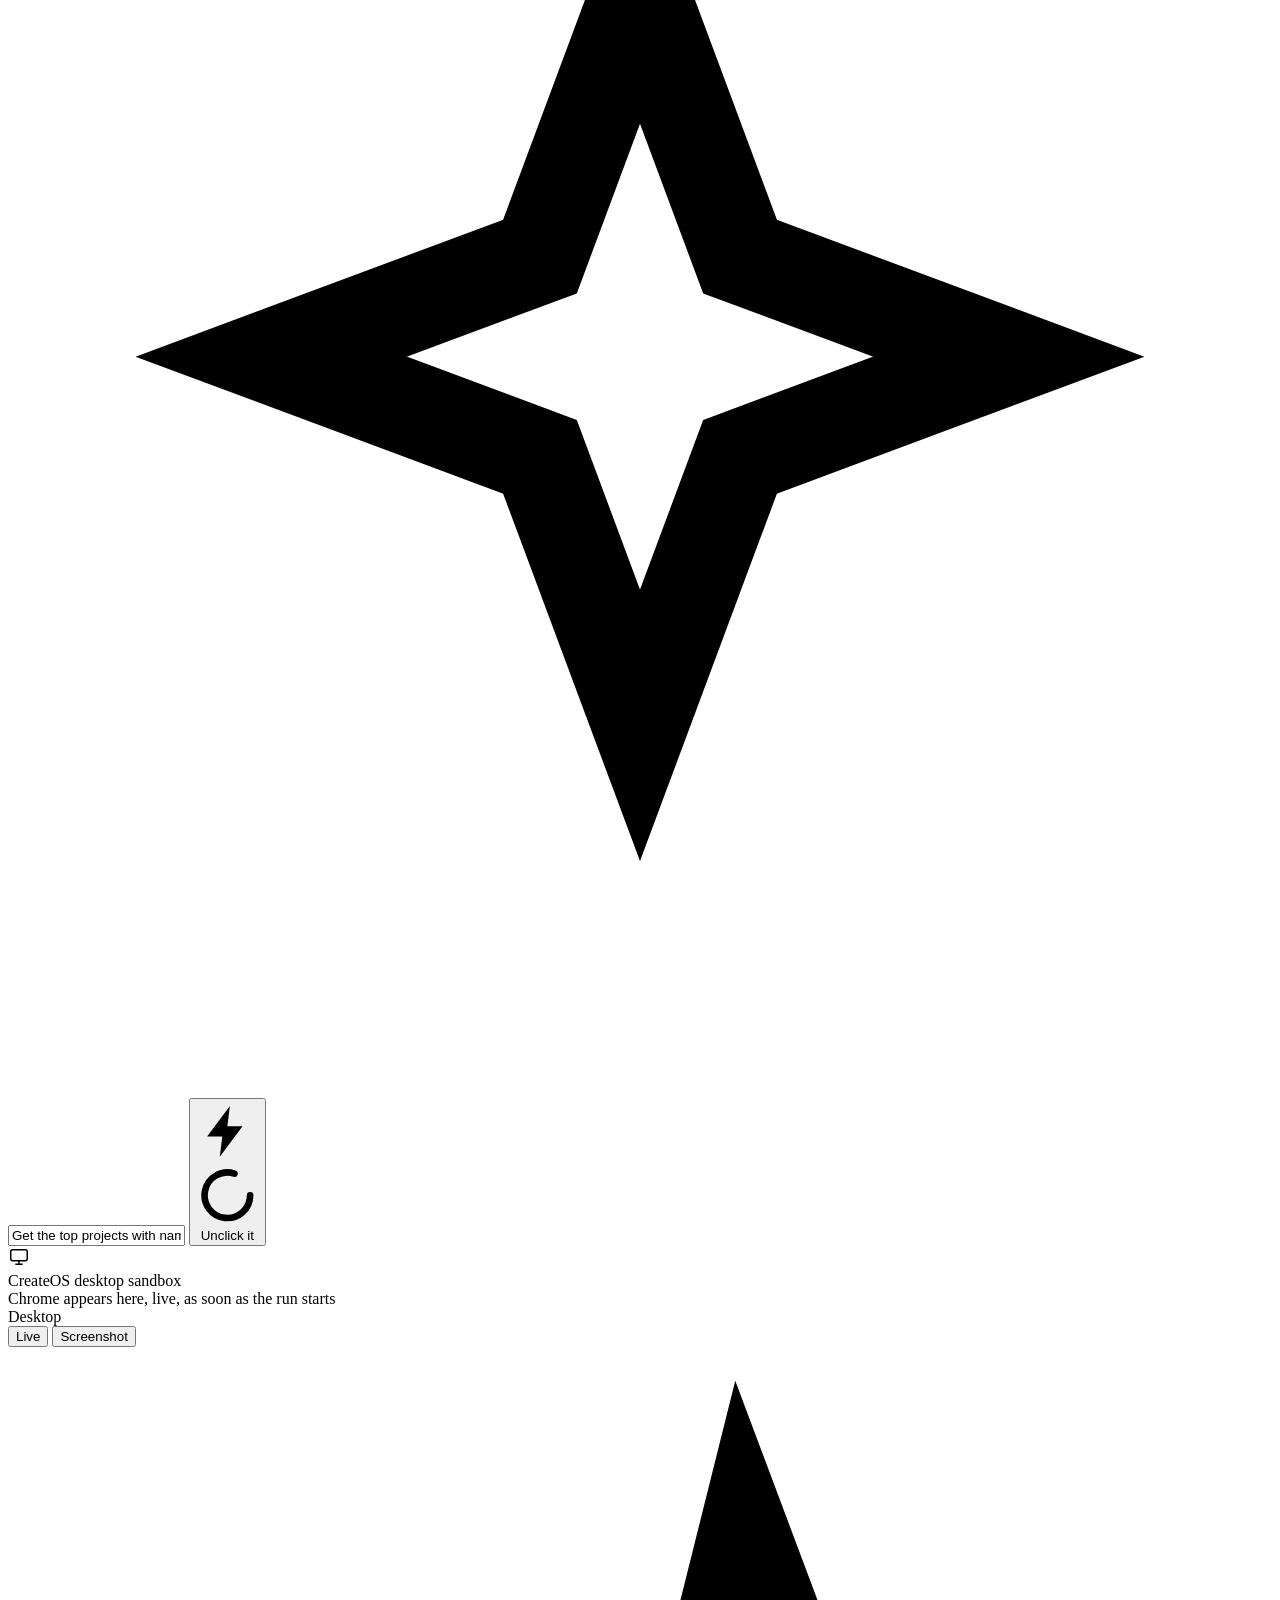
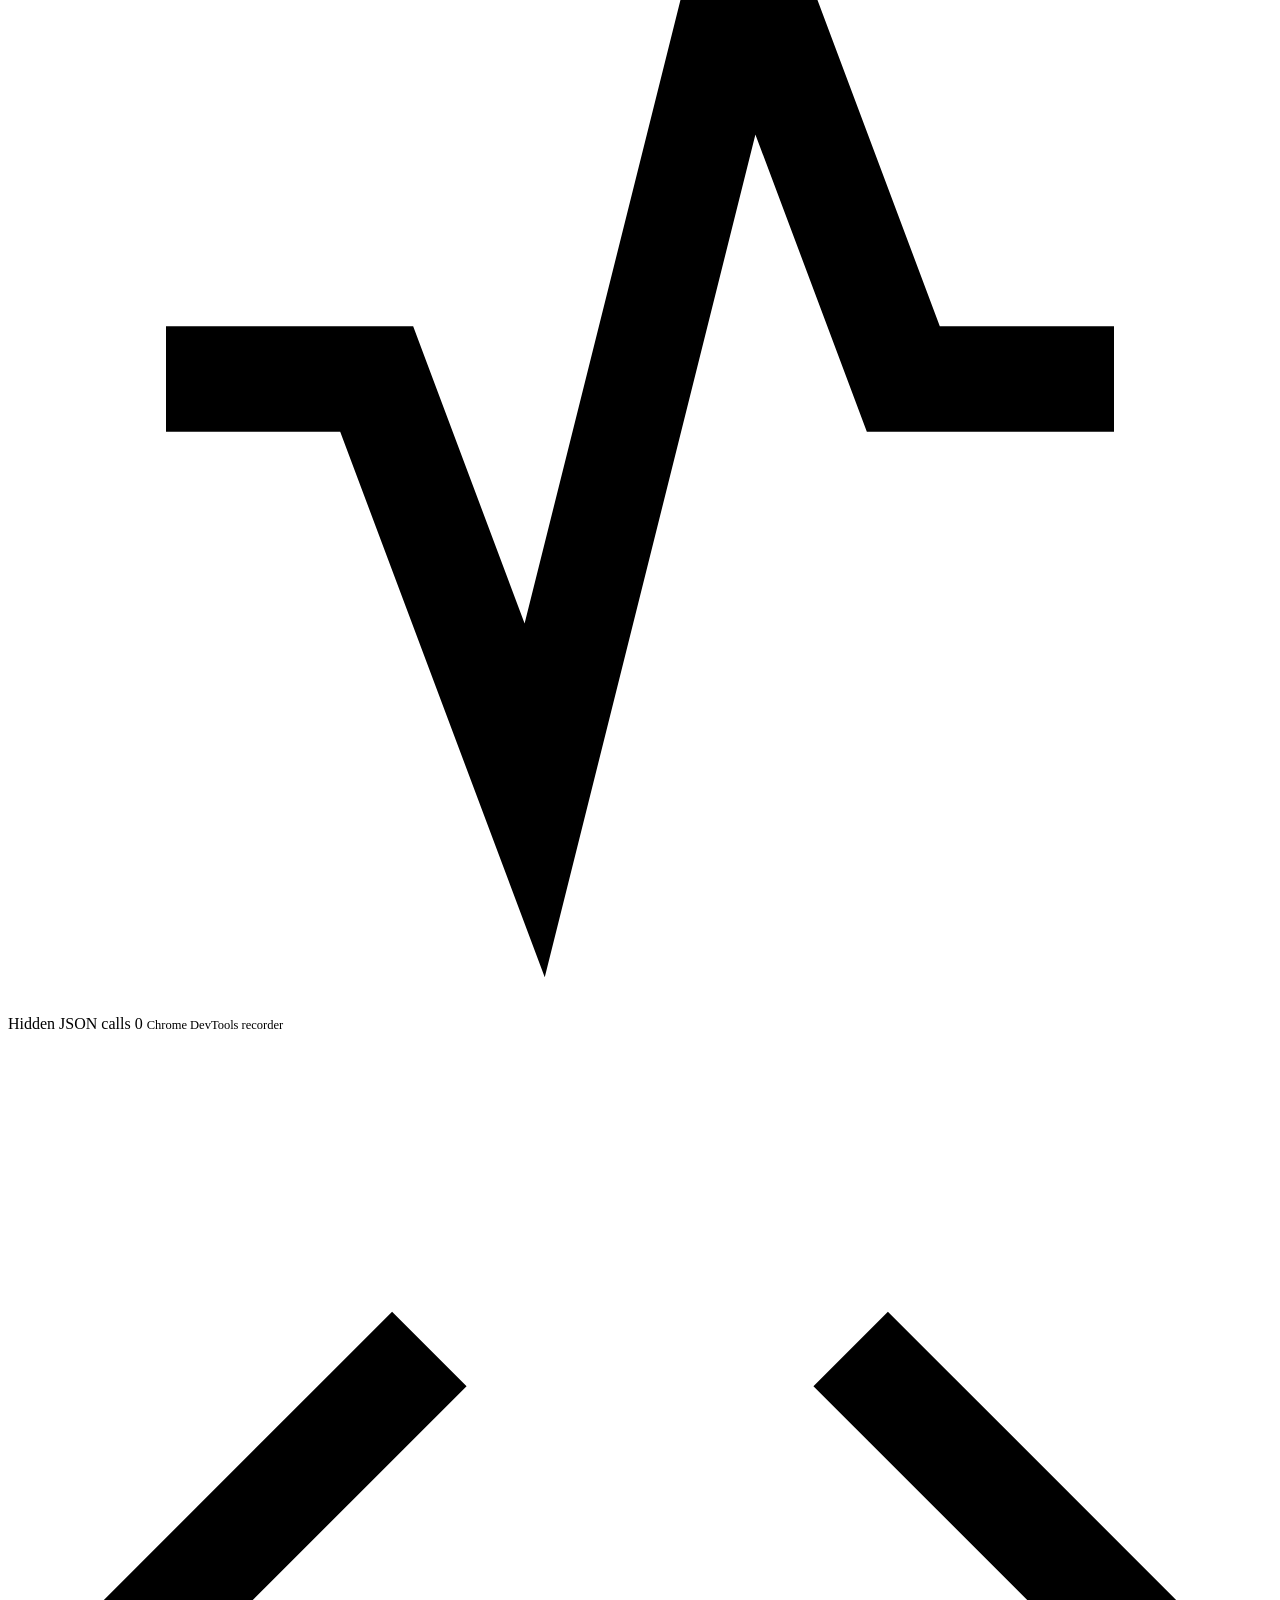
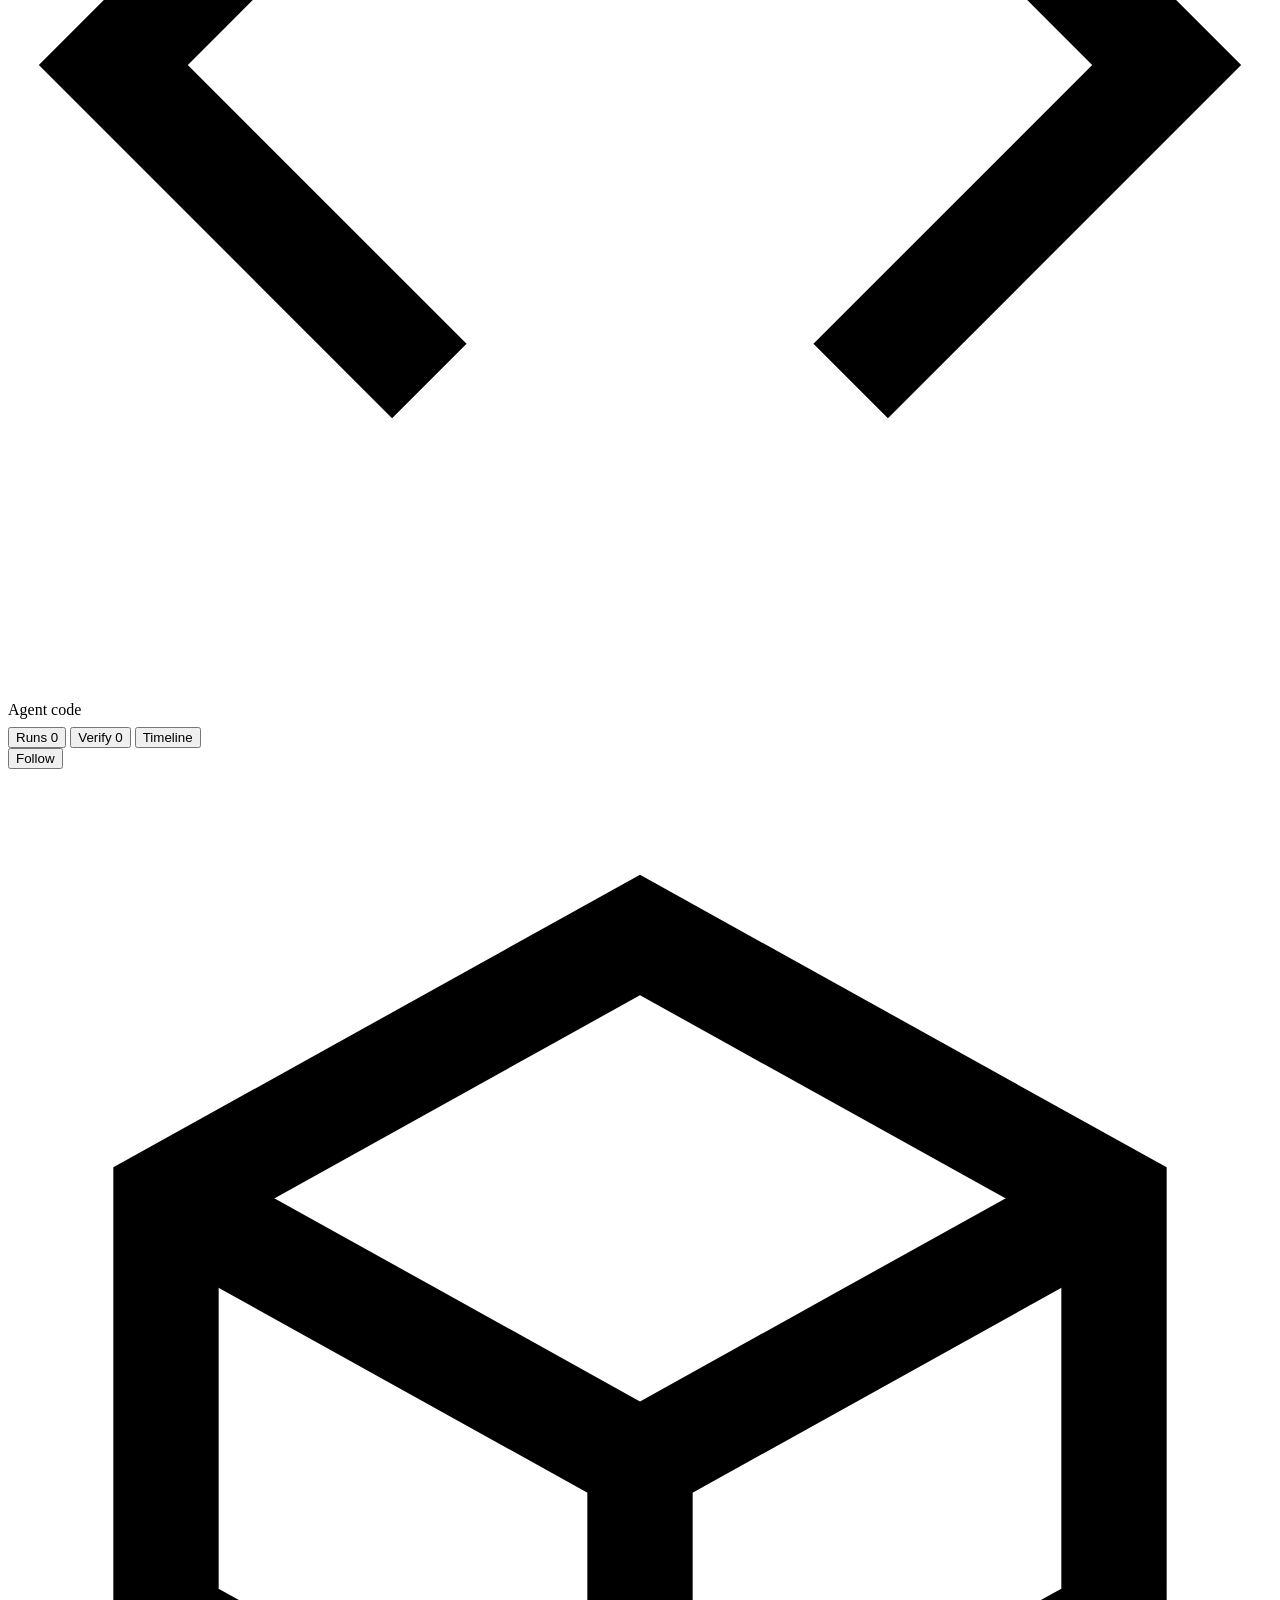
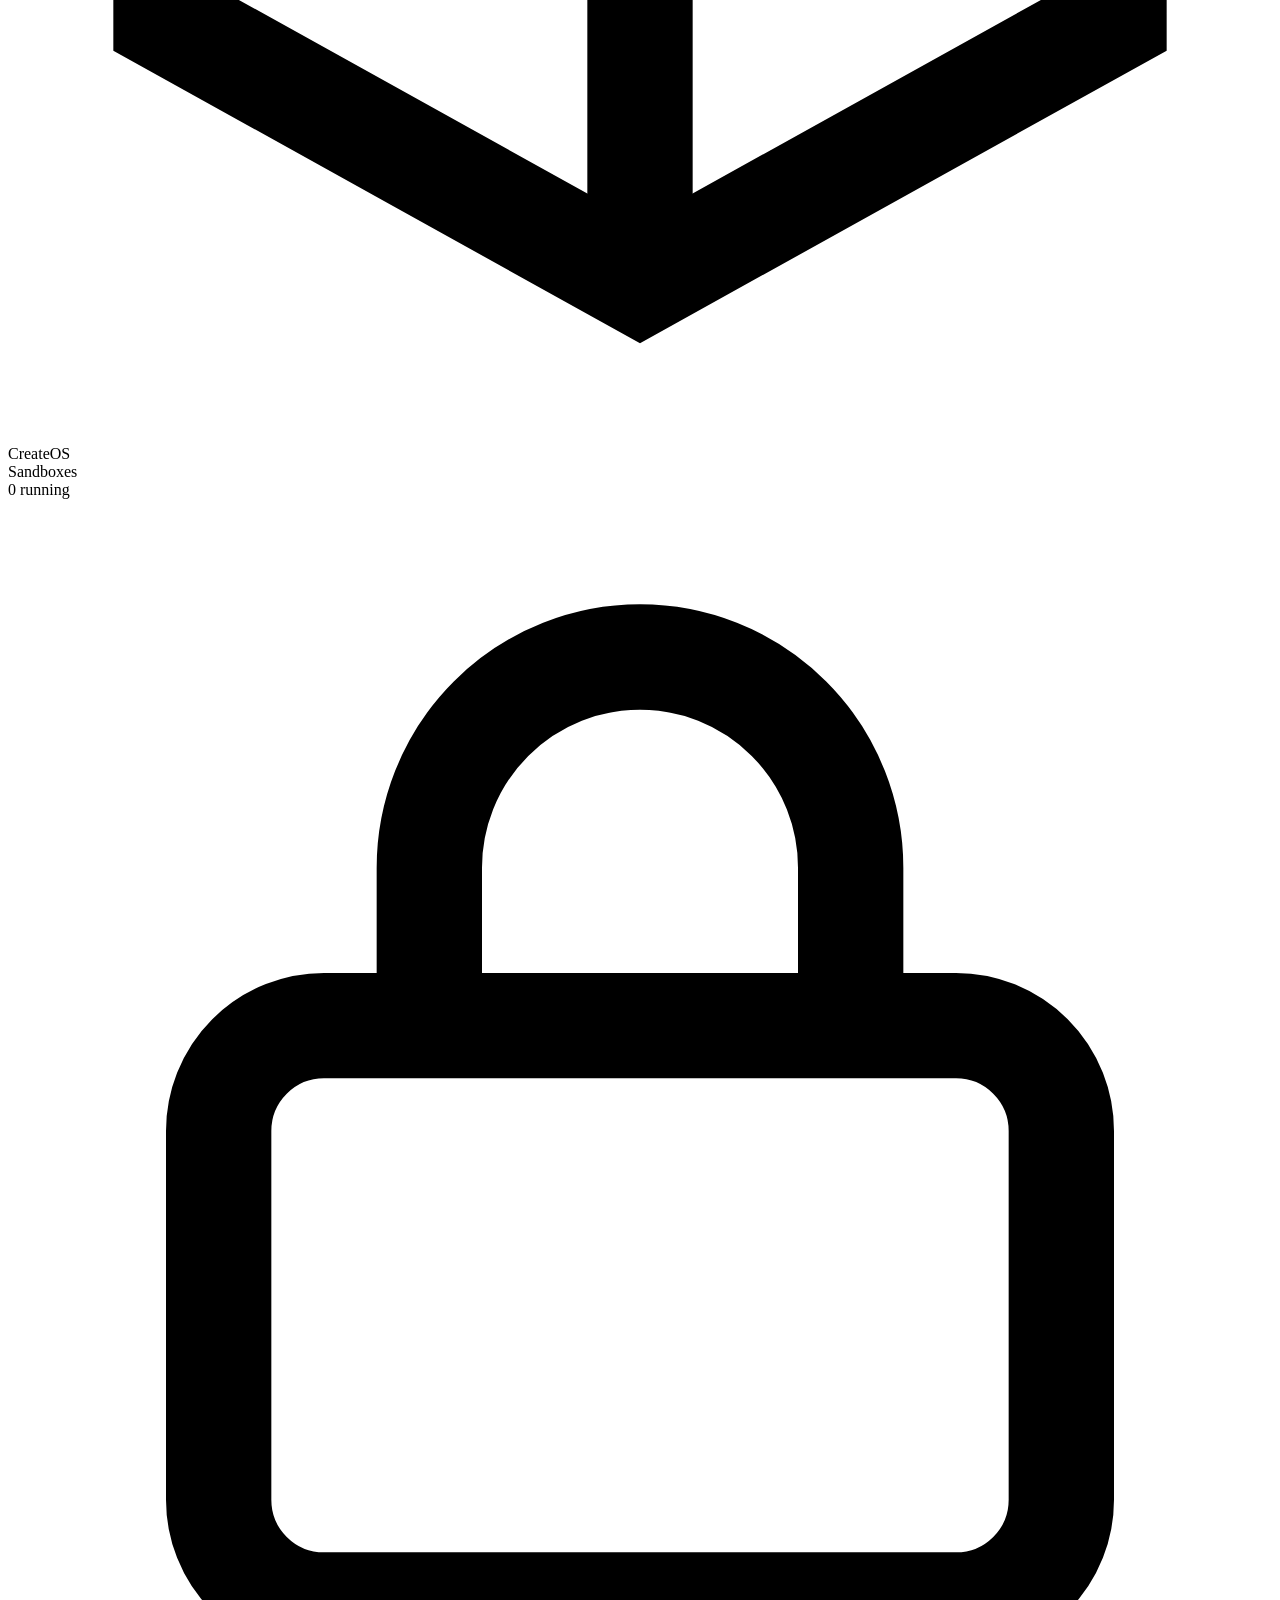
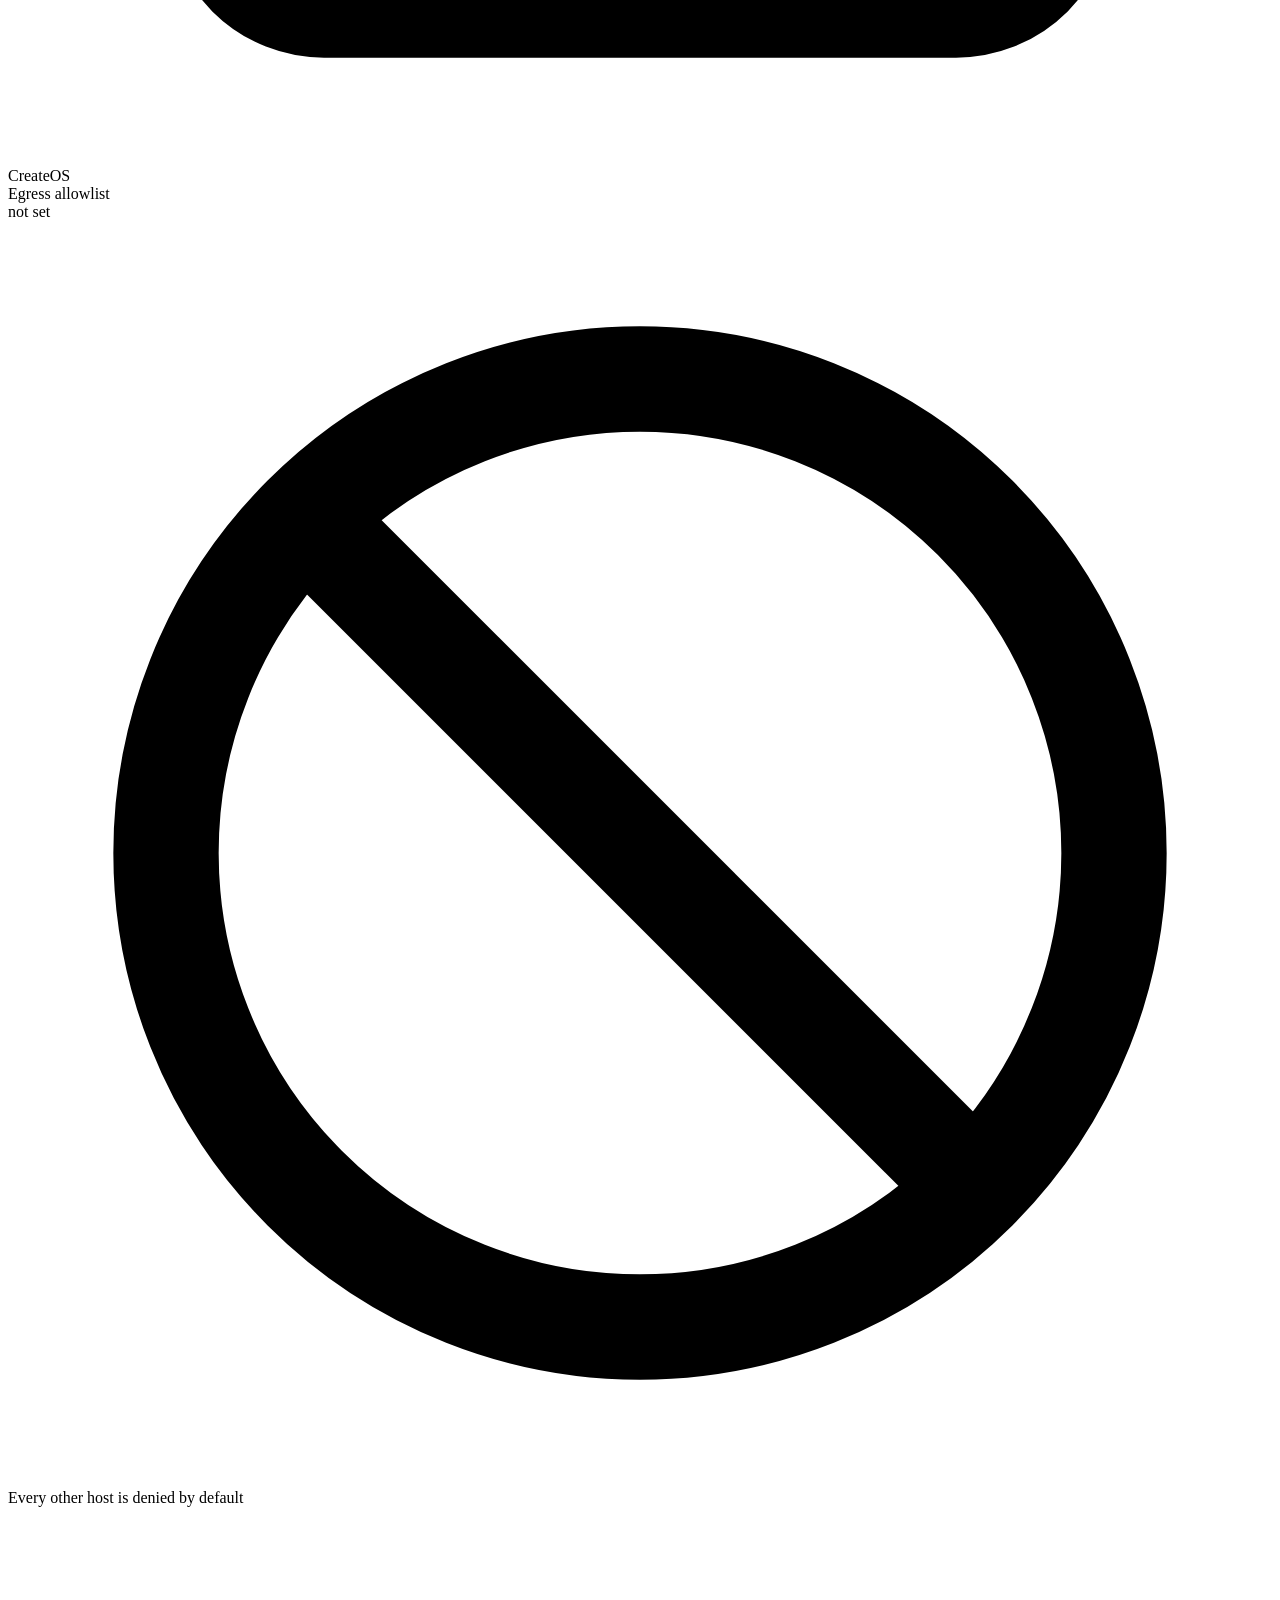
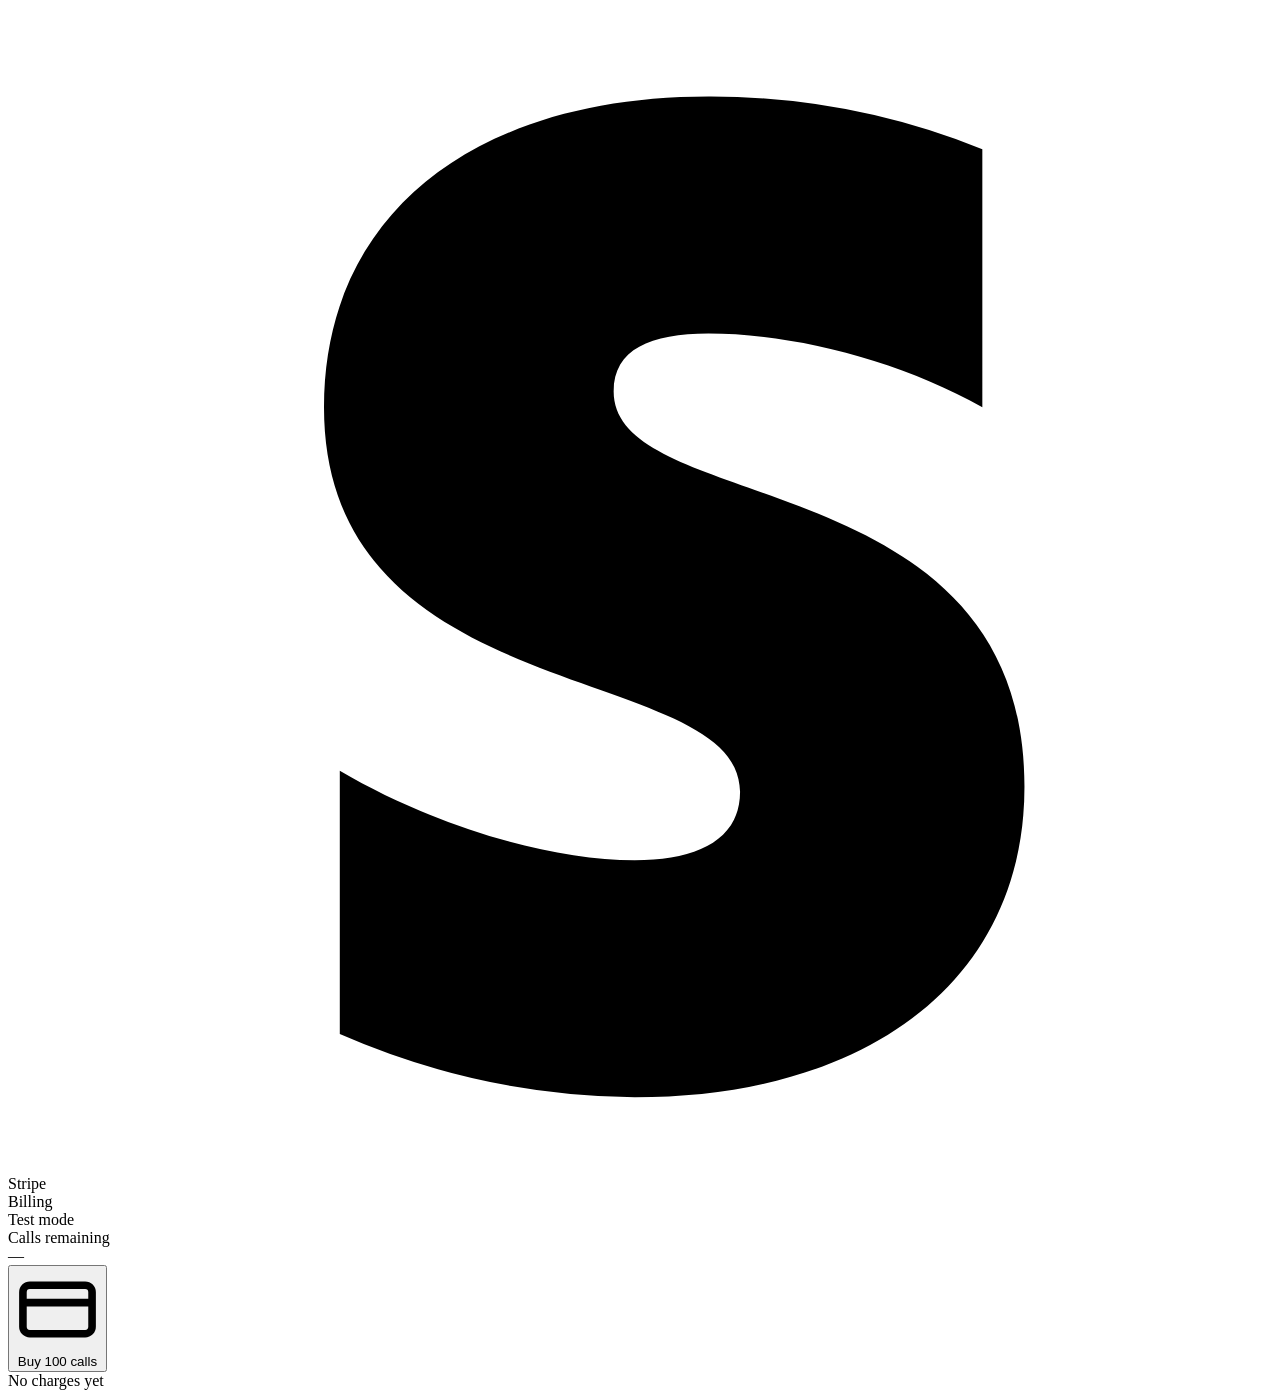
==== commit 4c98d580: "UI redesign: warm editorial theme, story layout, MCP/Schema tabs, Catalog" ====
--- a/app/static/index.html
+++ b/app/static/index.html
@@ -1,5 +1,5 @@
 <!doctype html>
-<html lang="en" class="dark">
+<html lang="en">
 <head>
   <meta charset="utf-8" />
   <meta name="viewport" content="width=device-width, initial-scale=1" />
@@ -9,318 +9,223 @@
   <link rel="preconnect" href="https://fonts.googleapis.com" />
   <link rel="preconnect" href="https://fonts.gstatic.com" crossorigin />
   <link rel="stylesheet" href="/theme.css" />
-  <link rel="stylesheet" href="https://cdnjs.cloudflare.com/ajax/libs/highlight.js/11.9.0/styles/github-dark.min.css" />
-  <script src="https://cdn.tailwindcss.com/3.4.16"></script>
-  <script>
-    // Tailwind color names -> theme.css variables (no literal colors here).
-    const v = (name) => `rgb(var(--${name}) / <alpha-value>)`;
-    const scale = (prefix) => Object.fromEntries([200, 300, 400, 500, 600].map((n) => [n, v(`${prefix}-${n}`)]));
-    tailwind.config = {
-      darkMode: 'class',
-      theme: {
-        extend: {
-          fontFamily: { sans: ['var(--font-sans)'], mono: ['var(--font-mono)'] },
-          colors: {
-            brand: { ...scale('brand'), ink: v('brand-ink') },
-            ink: Object.fromEntries([950, 900, 850, 800, 700, 600, 500].map((n) => [n, v(`ink-${n}`)])),
-            slate: scale('muted'),
-            emerald: scale('ok'),
-            red: scale('bad'),
-            amber: scale('warn'),
-            sky: scale('info'),
-            violet: scale('code'),
-            indigo: scale('pay'),
-            stripe: { DEFAULT: v('stripe'), light: v('stripe-light') },
-            white: v('fg'),
-            black: v('overlay'),
-          },
-        },
-      },
-    };
-  </script>
+  <link rel="stylesheet" href="/app.css" />
   <script src="https://cdnjs.cloudflare.com/ajax/libs/highlight.js/11.9.0/highlight.min.js"></script>
   <script src="https://cdnjs.cloudflare.com/ajax/libs/highlight.js/11.9.0/languages/python.min.js"></script>
+  <script src="https://cdnjs.cloudflare.com/ajax/libs/highlight.js/11.9.0/languages/json.min.js"></script>
   <script src="https://cdn.jsdelivr.net/npm/diff@5.2.0/dist/diff.min.js"></script>
-  <style>
-    /* Colors come only from theme.css: rgb(var(--token) / alpha) */
-    :root { color-scheme: dark; }
-    html, body { height: 100%; background: rgb(var(--ink-950)); }
-    body { font-family: var(--font-sans); font-feature-settings: 'cv11', 'ss01'; }
-    .panel { background: linear-gradient(180deg, rgb(var(--ink-850)) 0%, rgb(var(--ink-825)) 100%); border: 1px solid rgb(var(--ink-700)); border-radius: 14px; }
-    .panel-h { display:flex; align-items:center; gap:.5rem; padding:.6rem .85rem; border-bottom:1px solid rgb(var(--ink-700)); font-size:.72rem; letter-spacing:.08em; text-transform:uppercase; color:rgb(var(--muted-label)); font-weight:600; }
-    .chip { display:inline-flex; align-items:center; gap:.3rem; padding:.12rem .5rem; border-radius:999px; font-size:.72rem; font-weight:600; border:1px solid transparent; white-space:nowrap; }
-    .scroll-thin::-webkit-scrollbar { width: 8px; height: 8px; }
-    .scroll-thin::-webkit-scrollbar-thumb { background: rgb(var(--ink-600)); border-radius: 8px; }
-    .scroll-thin::-webkit-scrollbar-track { background: transparent; }
-
-    /* Layout focus modes: the stage and workbench trade space as the run progresses */
-    #stage { flex: 0 0 60%; transition: flex-basis .7s cubic-bezier(.2,.8,.2,1); min-height: 0; }
-    #bench { flex: 1 1 0; min-height: 0; }
-    body.focus-code #stage { flex-basis: 34%; }
-    body.focus-live #stage { flex-basis: 52%; }
-
-    #desktop { height: 100%; aspect-ratio: 16 / 9; flex-shrink: 0; max-width: 72%; }
-    body.focus-live #desktop { max-width: 46%; }
-    body.focus-code #ticker > :nth-last-child(n+3), body.focus-live #ticker > :nth-last-child(n+3) { display: none; }
-
-    /* Logo */
-    .logo { width: 40px; height: 40px; border-radius: 12px; box-shadow: 0 0 24px rgb(var(--brand-500) / .35); }
-
-    /* Stepper */
-    .step { display:flex; align-items:center; gap:.55rem; color:rgb(var(--muted-step)); font-weight:600; font-size:.86rem; white-space:nowrap; }
-    .step .dot { width:26px; height:26px; border-radius:999px; display:grid; place-items:center; border:2px solid rgb(var(--ink-600)); font-size:.72rem; background:rgb(var(--ink-900)); transition: all .3s; }
-    .step.done { color:rgb(var(--muted-step-done)); }
-    .step.done .dot { background:rgb(var(--brand-500)); border-color:rgb(var(--brand-500)); color:rgb(var(--brand-ink)); }
-    .step.active { color:rgb(var(--fg)); }
-    .step.active .dot { border-color:rgb(var(--brand-400)); color:rgb(var(--brand-400)); animation: pulse 1.6s infinite; }
-    .step.failed .dot { background:rgb(var(--bad-500)); border-color:rgb(var(--bad-500)); color:rgb(var(--fg)); }
-    .step-line { flex:1; height:2px; min-width:14px; background:rgb(var(--ink-700)); border-radius:2px; position:relative; overflow:hidden; }
-    .step-line.done { background:rgb(var(--brand-500)); }
-    .step-line.active::after { content:''; position:absolute; inset:0; background:linear-gradient(90deg, transparent, rgb(var(--brand-400)), transparent); animation: sweep 1.4s infinite; }
-    @keyframes pulse { 0%,100% { box-shadow: 0 0 0 4px rgb(var(--brand-400) / .15), 0 0 14px rgb(var(--brand-400) / .35);} 50% { box-shadow: 0 0 0 7px rgb(var(--brand-400) / .08), 0 0 26px rgb(var(--brand-400) / .6);} }
-    @keyframes sweep { from { transform: translateX(-100%);} to { transform: translateX(100%);} }
-
-    /* Animations */
-    @keyframes slideIn { from { opacity:0; transform: translateY(8px) scale(.98);} to { opacity:1; transform:none;} }
-    @keyframes glowBrand { 0% { background: rgb(var(--brand-500) / .45); box-shadow: 0 0 0 1px rgb(var(--brand-400)), 0 0 24px rgb(var(--brand-400) / .6);} 100% { background: rgb(var(--brand-500) / .10); box-shadow: 0 0 0 1px rgb(var(--brand-400) / .35);} }
-    @keyframes flashRed { 0% { background: rgb(var(--bad-500) / .35);} 100% { background: transparent;} }
-    .anim-in { animation: slideIn .35s ease-out both; }
-    .host-new { animation: glowBrand 2.4s ease-out both; }
-    .blink { animation: blink 1s steps(2) infinite; }
-    @keyframes blink { 50% { opacity: .2; } }
-    .live-dot { width:9px; height:9px; border-radius:999px; background:rgb(var(--bad-500)); box-shadow:0 0 10px rgb(var(--bad-500)); animation: blink 1.2s infinite; }
-
-    /* Code / diff */
-    .code-wrap { font-family: var(--font-mono); font-size: 13.5px; line-height: 1.6; }
-    .code-line { display:flex; white-space:pre; }
-    .code-line .ln { width: 3.2em; flex-shrink:0; text-align:right; padding-right:.9em; color:rgb(var(--muted-lineno)); user-select:none; }
-    .code-line .gut { width: 1.4em; flex-shrink:0; text-align:center; user-select:none; font-weight:700; }
-    .code-line .src { flex:1; padding-right:1em; }
-    .code-line.add { background: rgb(var(--ok-500) / .14); }
-    .code-line.add .gut, .code-line.add .ln { color:rgb(var(--ok-400)); }
-    .code-line.del { background: rgb(var(--bad-500) / .13); }
-    .code-line.del .gut { color:rgb(var(--bad-400)); }
-    .code-line.del .src { opacity:.75; text-decoration: line-through; text-decoration-color: rgb(var(--bad-400) / .5); }
-    .hljs { background: transparent !important; padding: 0 !important; }
-
-    .tab { padding:.35rem .75rem; border-radius:8px; font-size:.8rem; font-weight:600; color:rgb(var(--muted-tab)); display:inline-flex; align-items:center; gap:.4rem; }
-    .tab:hover { color:rgb(var(--muted-300)); background:rgb(var(--ink-800)); }
-    .tab.on { color:rgb(var(--fg)); background:rgb(var(--ink-700)); }
-    .badge { min-width:1.3rem; padding:0 .35rem; height:1.2rem; border-radius:999px; font-size:.68rem; display:inline-grid; place-items:center; background:rgb(var(--ink-600)); color:rgb(var(--muted-300)); }
-
-    .ticker-item { animation: slideIn .35s ease-out both; backdrop-filter: blur(10px); }
-    .term { font-family: var(--font-mono); font-size:12.5px; line-height:1.55; white-space:pre-wrap; word-break:break-word; }
-    .kbd { font-family: var(--font-mono); }
-    .grid-bg { background-image: radial-gradient(rgb(var(--grid-dot) / .18) 1px, transparent 1px); background-size: 18px 18px; }
-    button:disabled { opacity:.5; cursor:not-allowed; }
-    .fork-path { stroke: rgb(var(--brand-400)); stroke-dasharray: 6 6; animation: dash 1s linear infinite; }
-    .fork-head { stroke: rgb(var(--brand-400)); }
-    @keyframes dash { to { stroke-dashoffset: -12; } }
-    .api-glow { box-shadow: 0 0 0 1px rgb(var(--brand-400) / .35), 0 20px 60px -20px rgb(var(--brand-500) / .45); }
-    .glow-brand { box-shadow: 0 8px 30px -8px rgb(var(--brand-500) / .7); }
-    .glow-stripe { box-shadow: 0 8px 30px -10px rgb(var(--stripe) / .9); }
-  </style>
 </head>
-<body class="text-slate-200 font-sans antialiased overflow-hidden">
-<div id="app" class="h-screen flex flex-col gap-3 p-3">
-
-  <!-- Header + command bar -->
-  <header class="flex items-center gap-5 shrink-0">
-    <div class="flex items-center gap-3 shrink-0">
-      <img src="/logo.svg" alt="Unclick" class="logo" />
-      <div class="leading-tight">
-        <div class="text-[22px] font-extrabold tracking-tight text-white">Unclick</div>
-        <div class="text-[13px] text-slate-400 -mt-0.5">Unclick any website into an API</div>
-      </div>
+<body class="focus-explore">
+<div class="app" id="app">
+
+  <!-- Floating pill nav: brand, mode, run clock -->
+  <header class="topbar reveal">
+    <div class="pillbar">
+      <a class="pill-nav brand" href="/"><img src="/logo.svg" alt="" class="brand-logo" /><span class="brand-name">Unclick</span></a>
+      <span class="pill-nav brand-tag">Agents that turn websites into paid APIs</span>
+      <button type="button" class="pill-nav view-btn on" data-view-btn="studio">Studio</button>
+      <button type="button" class="pill-nav view-btn" data-view-btn="catalog">Catalog <span id="catCount" class="count" hidden>0</span></button>
     </div>
-
-    <form id="runForm" class="flex-1 flex items-center gap-2 min-w-0">
-      <div class="flex items-center gap-2 bg-ink-850 border border-ink-700 rounded-xl px-3 h-11 w-[34%] min-w-[220px] focus-within:border-brand-500/60">
-        <svg class="w-4 h-4 text-slate-500 shrink-0" viewBox="0 0 24 24" fill="none" stroke="currentColor" stroke-width="2"><circle cx="12" cy="12" r="9"/><path d="M3 12h18M12 3a14 14 0 0 1 0 18M12 3a14 14 0 0 0 0 18"/></svg>
-        <input id="urlIn" class="bg-transparent outline-none w-full text-[15px] font-medium text-white placeholder-slate-600" value="https://projects.dev/leaderboard" spellcheck="false" />
-      </div>
-      <div class="flex items-center gap-2 bg-ink-850 border border-ink-700 rounded-xl px-3 h-11 flex-1 min-w-0 focus-within:border-brand-500/60">
-        <svg class="w-4 h-4 text-slate-500 shrink-0" viewBox="0 0 24 24" fill="none" stroke="currentColor" stroke-width="2"><path d="M4 6h16M4 12h10M4 18h7"/></svg>
-        <input id="taskIn" class="bg-transparent outline-none w-full text-[15px] text-white placeholder-slate-600" value="Get the top projects with name, votes and URL" spellcheck="false" />
-      </div>
-      <button id="goBtn" type="submit" class="h-11 px-5 rounded-xl bg-brand-500 hover:bg-brand-400 text-brand-ink font-bold text-[15px] flex items-center gap-2 glow-brand transition shrink-0">
-        <svg class="w-4 h-4" viewBox="0 0 24 24" fill="currentColor"><path d="M13 2 4 14h6l-1 8 9-12h-6l1-8z"/></svg>
-        <span>Unclick it</span>
+    <div class="pillbar topbar-right">
+      <span id="modeBadge" class="pill-nav mode-badge" hidden></span>
+      <div class="pill-nav runmeta" title="Current run">
+        <span id="runDot" class="run-dot"></span>
+        <span class="lbl-run">Run</span>
+        <span id="runId" class="mono" style="color: rgb(var(--text-2))">—</span>
+        <span class="sep"></span>
+        <span id="timer" class="timer mono">00:00</span>
+      </div>
+    </div>
+  </header>
+
+  <!-- Hero: headline + what to unclick -->
+  <section class="hero reveal reveal-2">
+    <h1 class="headline">Unclick any website.<br /><em>Into an API.</em></h1>
+    <form id="runForm" class="hero-form" autocomplete="off">
+      <label class="field field-url">
+        <svg class="ico" viewBox="0 0 24 24" fill="none" stroke="currentColor" stroke-width="1.8"><circle cx="12" cy="12" r="9"/><path d="M3 12h18M12 3a14 14 0 0 1 0 18M12 3a14 14 0 0 0 0 18"/></svg>
+        <input id="urlIn" value="https://projects.dev/leaderboard" spellcheck="false" placeholder="https://any-website.com/page" aria-label="Website URL" />
+      </label>
+      <label class="field field-task">
+        <svg class="ico" viewBox="0 0 24 24" fill="none" stroke="currentColor" stroke-width="1.8"><path d="M12 3l1.9 5.1L19 10l-5.1 1.9L12 17l-1.9-5.1L5 10l5.1-1.9z"/></svg>
+        <input id="taskIn" value="Get the top projects with name, votes and URL" spellcheck="false" placeholder="What data do you want from it?" aria-label="Task" />
+      </label>
+      <button id="goBtn" type="submit" class="btn btn-primary btn-lg">
+        <svg class="ico bolt" viewBox="0 0 24 24" fill="currentColor"><path d="M13 2 4 14h6l-1 8 9-12h-6l1-8z"/></svg>
+        <svg class="ico spin" viewBox="0 0 24 24" fill="none" stroke="currentColor" stroke-width="2.6" stroke-linecap="round"><path d="M21 12a9 9 0 1 1-6.2-8.6"/></svg>
+        <span id="goLabel">Unclick it</span>
       </button>
     </form>
-
-    <div class="flex items-center gap-3 shrink-0">
-      <div id="modeBadge" class="chip bg-ink-800 border-ink-600 text-slate-400 hidden">FAKE</div>
-      <div class="flex items-center gap-2 bg-ink-850 border border-ink-700 rounded-xl px-3 h-11">
-        <div id="runDot" class="w-2 h-2 rounded-full bg-slate-600"></div>
-        <div class="text-[11px] uppercase tracking-wider text-slate-500 font-semibold">Run</div>
-        <div id="runId" class="kbd text-[13px] text-slate-300">—</div>
-        <div class="w-px h-5 bg-ink-600 mx-1"></div>
-        <div id="timer" class="kbd text-[17px] font-bold text-white tabular-nums">00:00</div>
-      </div>
-    </div>
-  </header>
-
-  <!-- Stepper -->
-  <nav id="stepper" class="panel shrink-0 flex items-center gap-3 px-5 h-12"></nav>
-
-  <!-- Main -->
-  <main class="flex-1 min-h-0 flex gap-3">
-    <!-- Left: stage + workbench -->
-    <section class="flex-1 min-w-0 flex flex-col gap-3">
-      <div id="stage" class="flex gap-3">
-        <!-- Desktop -->
-        <div id="desktop" class="panel relative overflow-hidden grid-bg">
-          <div class="absolute top-0 inset-x-0 z-20 flex items-center gap-2 px-3 py-2 bg-gradient-to-b from-black/70 to-transparent pointer-events-none">
-            <div class="live-dot hidden" id="liveDot"></div>
-            <div class="text-[12px] font-bold tracking-wider text-white" id="deskLabel">DESKTOP</div>
-            <div class="chip bg-black/50 border-white/10 text-slate-300 kbd" id="deskId">desktop:1</div>
-            <div class="flex-1"></div>
-            <a id="popOut" target="_blank" rel="noopener" class="hidden pointer-events-auto text-[11px] font-semibold text-slate-300 hover:text-white bg-black/50 border border-white/10 rounded-lg px-2 py-0.5" title="Open the live desktop in a new tab">↗</a>
-            <div class="pointer-events-auto flex bg-black/50 rounded-lg p-0.5 border border-white/10 text-[11px] font-semibold">
-              <button data-view="live" class="dv px-2 py-0.5 rounded-md text-white bg-white/15">Live</button>
-              <button data-view="shot" class="dv px-2 py-0.5 rounded-md text-slate-400">Screenshot</button>
-            </div>
-          </div>
-          <iframe id="liveFrame" class="absolute inset-0 w-full h-full border-0 hidden bg-black" allow="clipboard-read; clipboard-write"></iframe>
-          <img id="shotImg" class="absolute inset-0 w-full h-full object-contain hidden bg-black" alt="desktop screenshot" />
-          <div id="deskEmpty" class="absolute inset-0 grid place-items-center text-center">
+  </section>
+
+  <!-- Phase stepper -->
+  <nav id="stepper" class="stepper reveal reveal-3" aria-label="Run phases"></nav>
+
+  <main class="main reveal reveal-4">
+    <section class="stage" id="stage">
+      <div class="stage-top">
+        <div class="stage-left">
+        <!-- Live desktop (16:9), framed by a soft blurred band -->
+        <div id="desktop" class="card desk">
+          <div class="band"></div>
+          <div class="screen">
+            <div class="desk-grid"></div>
+            <iframe id="liveFrame" hidden allow="clipboard-read; clipboard-write" title="Live desktop"></iframe>
+            <img id="shotImg" hidden alt="Desktop screenshot" />
+            <div id="deskEmpty" class="empty-center">
+              <div>
+                <div class="empty-icon"><svg class="ico" style="width:22px;height:22px" viewBox="0 0 24 24" fill="none" stroke="currentColor" stroke-width="1.6"><rect x="3" y="4" width="18" height="12" rx="2"/><path d="M8 20h8M12 16v4"/></svg></div>
+                <div id="deskEmptyTitle" class="empty-title">CreateOS desktop sandbox</div>
+                <div class="empty-sub">Chrome appears here, live, as soon as the run starts</div>
+              </div>
+            </div>
+            <div class="desk-bar">
+              <span class="desk-label glass"><span id="liveDot" class="live-dot" hidden></span><span id="deskLabel">Desktop</span><span id="deskId" class="id" hidden></span></span>
+              <span class="grow"></span>
+              <a id="popOut" class="icon-btn glass" hidden target="_blank" rel="noopener" title="Open the live desktop in a new tab">
+                <svg class="ico-sm" viewBox="0 0 24 24" fill="none" stroke="currentColor" stroke-width="2"><path d="M14 4h6v6M20 4l-9 9M18 14v5a1 1 0 0 1-1 1H5a1 1 0 0 1-1-1V7a1 1 0 0 1 1-1h5"/></svg></a>
+              <div class="seg glass">
+                <button type="button" class="dv on" data-view="live">Live</button>
+                <button type="button" class="dv" data-view="shot">Screenshot</button>
+              </div>
+            </div>
+            <!-- "Unclick working…" activity feed -->
+            <div id="activity" class="activity" hidden>
+              <div class="activity-h"><img src="/logo.svg" alt="" /><span class="activity-t" id="activityTitle">Unclick working…</span><span class="grow"></span><span id="activityPhase" class="activity-s"></span></div>
+              <div id="ticker" class="activity-rows"></div>
+            </div>
+          </div>
+        </div>
+        <!-- Shown once the API is live -->
+        <div id="summary" class="card summary" hidden></div>
+        </div>
+
+        <!-- Discovery, replaced by the live API card after publish -->
+        <div class="side">
+          <div id="netPanel" class="card">
+            <div class="card-h">
+              <span class="card-title"><svg class="ico" viewBox="0 0 24 24" fill="none" stroke="currentColor" stroke-width="2"><path d="M3 12h4l3 8 4-16 3 8h4"/></svg>Hidden JSON calls</span>
+              <span id="capCount" class="count">0</span>
+              <span class="grow"></span>
+              <span class="faint hide-narrow" style="font-size:12.5px;white-space:nowrap">Chrome DevTools recorder</span>
+            </div>
+            <div id="endpointBox" hidden></div>
+            <div id="capList" class="caps scroll"></div>
+          </div>
+          <div id="apiCard" class="card success" hidden></div>
+        </div>
+      </div>
+
+      <!-- Agent: code + runs/verify/timeline -->
+      <div class="card agent">
+        <div class="agent-col">
+          <div class="card-h">
+            <span class="card-title"><svg class="ico" viewBox="0 0 24 24" fill="none" stroke="currentColor" stroke-width="2"><path d="m8 6-6 6 6 6M16 6l6 6-6 6"/></svg>Agent code</span>
+            <div id="attemptPills" class="pills"></div>
+            <span class="grow"></span>
+            <span id="codeMeta" class="code-meta"></span>
+          </div>
+          <div id="codeView" class="codeview scroll"></div>
+        </div>
+        <div class="agent-col">
+          <div class="card-h" style="padding-top:8px;padding-bottom:8px">
+            <div class="tabs">
+              <button type="button" class="tab" data-rtab="runs">Runs <span id="runCount" class="count">0</span></button>
+              <button type="button" class="tab" data-rtab="verify">Verify <span id="verifyCount" class="count">0</span></button>
+              <button type="button" class="tab" data-rtab="log">Timeline</button>
+            </div>
+            <span class="grow"></span>
+            <button type="button" id="followBtn" class="follow on" title="Switch tabs automatically as the agent works"><span class="dot"></span>Follow</button>
+          </div>
+          <div class="panes">
+            <div id="pane-runs" class="pane scroll"></div>
+            <div id="pane-verify" class="pane scroll" hidden></div>
+            <div id="pane-log" class="pane log scroll" hidden></div>
+          </div>
+        </div>
+      </div>
+    </section>
+
+    <!-- Sponsor rail -->
+    <aside class="rail">
+      <div class="card sb">
+        <div class="card-h">
+          <div class="sponsor">
+            <span class="sponsor-mark createos"><svg class="ico" viewBox="0 0 24 24" fill="none" stroke="currentColor" stroke-width="2"><path d="M21 8 12 3 3 8v8l9 5 9-5z"/><path d="m3 8 9 5 9-5M12 13v8"/></svg></span>
+            <div><div class="sponsor-k" id="sbKicker">CreateOS</div><div class="sponsor-t" id="sbTitle">Sandboxes</div></div>
+          </div>
+          <span class="grow"></span>
+          <span id="sbCount" class="chip">0 running</span>
+        </div>
+        <div class="card-b">
+          <div id="sbList"></div>
+          <div id="forkBox" hidden></div>
+          <div id="pauseBox" hidden></div>
+        </div>
+      </div>
+
+      <div class="card">
+        <div class="card-h">
+          <div class="sponsor">
+            <span class="sponsor-mark egress"><svg class="ico" viewBox="0 0 24 24" fill="none" stroke="currentColor" stroke-width="2"><rect x="4" y="10" width="16" height="11" rx="2"/><path d="M8 10V7a4 4 0 0 1 8 0v3"/></svg></span>
+            <div><div class="sponsor-k">CreateOS</div><div class="sponsor-t">Egress allowlist</div></div>
+          </div>
+          <span class="grow"></span>
+          <span id="egressMode" class="chip">not set</span>
+        </div>
+        <div class="card-b">
+          <div id="egressHosts" class="hosts"></div>
+          <div id="egressReason" class="egress-why"></div>
+          <div class="egress-foot">
+            <svg class="ico-sm" viewBox="0 0 24 24" fill="none" stroke="currentColor" stroke-width="2"><circle cx="12" cy="12" r="9"/><path d="M5.6 5.6l12.8 12.8"/></svg>
+            Every other host is denied by default
+          </div>
+        </div>
+      </div>
+
+      <div class="card">
+        <div class="card-h">
+          <div class="sponsor">
+            <span class="sponsor-mark stripe"><svg class="ico" viewBox="0 0 24 24" fill="currentColor"><path d="M13.5 9.2c0-.8.7-1.1 1.8-1.1 1.6 0 3.6.5 5.2 1.4V4.6a13.8 13.8 0 0 0-5.2-1C10.9 3.6 8 5.8 8 9.5c0 5.8 7.9 4.8 7.9 7.3 0 .9-.8 1.3-2 1.3-1.7 0-3.9-.7-5.6-1.7v5a14.3 14.3 0 0 0 5.6 1.2c4.4 0 7.4-2.2 7.4-5.9 0-6.2-7.8-5.1-7.8-7.5z" transform="translate(-2 0)"/></svg></span>
+            <div><div class="sponsor-k">Stripe</div><div class="sponsor-t">Billing</div></div>
+          </div>
+          <span class="grow"></span>
+          <span id="stripeModeChip" class="chip stripe">Test mode</span>
+        </div>
+        <div class="card-b">
+          <div class="calls">
             <div>
-              <div class="mx-auto w-16 h-16 rounded-2xl bg-ink-800 border border-ink-600 grid place-items-center mb-4">
-                <svg class="w-8 h-8 text-slate-500" viewBox="0 0 24 24" fill="none" stroke="currentColor" stroke-width="1.6"><rect x="3" y="4" width="18" height="12" rx="2"/><path d="M8 20h8M12 16v4"/></svg>
-              </div>
-              <div class="text-slate-300 font-semibold">CreateOS desktop sandbox</div>
-              <div class="text-slate-500 text-sm mt-1">Chrome will appear here, live, when the run starts</div>
-            </div>
-          </div>
-          <!-- Browser action ticker -->
-          <div id="ticker" class="absolute left-3 bottom-3 right-3 z-20 flex flex-col items-start gap-1.5 pointer-events-none"></div>
-        </div>
-
-        <!-- Side of stage: network discovery, then API card -->
-        <div id="stageSide" class="flex-1 min-w-0 flex flex-col gap-3">
-          <div id="netPanel" class="panel flex-1 min-h-0 flex flex-col">
-            <div class="panel-h">
-              <svg class="w-4 h-4 text-sky-400" viewBox="0 0 24 24" fill="none" stroke="currentColor" stroke-width="2"><path d="M3 12h4l3 8 4-16 3 8h4"/></svg>
-              Hidden JSON calls
-              <span class="badge" id="capCount">0</span>
-              <div class="flex-1"></div>
-              <span class="normal-case tracking-normal text-[11px] text-slate-500">Chrome DevTools Protocol recorder</span>
-            </div>
-            <div id="endpointBox" class="hidden mx-3 mt-3 rounded-xl border border-brand-500/40 bg-brand-500/10 p-3 anim-in"></div>
-            <div id="capList" class="flex-1 min-h-0 overflow-auto scroll-thin p-3 flex flex-col gap-1.5">
-              <div class="text-slate-600 text-sm" id="capEmpty">Waiting for network traffic…</div>
-            </div>
-          </div>
-          <div id="apiCard" class="hidden panel api-glow flex-1 min-h-0 flex flex-col overflow-hidden"></div>
-        </div>
-      </div>
-
-      <!-- Workbench -->
-      <div id="bench" class="flex gap-3">
-        <div class="panel flex-[1.35] min-w-0 flex flex-col">
-          <div class="flex items-center gap-1 px-2 py-1.5 border-b border-ink-700">
-            <button class="tab on" data-ltab="code">
-              <svg class="w-4 h-4" viewBox="0 0 24 24" fill="none" stroke="currentColor" stroke-width="2"><path d="m8 6-6 6 6 6M16 6l6 6-6 6"/></svg>Code <span class="badge" id="codeCount">0</span></button>
-            <div id="attemptPills" class="flex items-center gap-1 ml-2"></div>
-            <div class="flex-1"></div>
-            <div id="codeMeta" class="text-[12px] text-slate-500 pr-2 truncate"></div>
-          </div>
-          <div id="codeView" class="flex-1 min-h-0 overflow-auto scroll-thin code-wrap py-2">
-            
-          </div>
-        </div>
-        <div class="panel flex-1 min-w-0 flex flex-col">
-          <div class="flex items-center gap-1 px-2 py-1.5 border-b border-ink-700">
-            <button class="tab" data-rtab="runs">
-              <svg class="w-4 h-4" viewBox="0 0 24 24" fill="none" stroke="currentColor" stroke-width="2"><path d="m5 7 5 5-5 5M12 19h7"/></svg>Runs <span class="badge" id="runCount">0</span></button>
-            <button class="tab" data-rtab="verify">
-              <svg class="w-4 h-4" viewBox="0 0 24 24" fill="none" stroke="currentColor" stroke-width="2"><path d="M9 12l2 2 4-4"/><circle cx="12" cy="12" r="9"/></svg>Verify <span class="badge" id="verifyCount">0</span></button>
-            <button class="tab" data-rtab="log">
-              <svg class="w-4 h-4" viewBox="0 0 24 24" fill="none" stroke="currentColor" stroke-width="2"><path d="M4 6h16M4 12h16M4 18h10"/></svg>Timeline</button>
-            <div class="flex-1"></div>
-            <button id="followBtn" class="chip bg-brand-500/10 border-brand-500/30 text-brand-300 mr-1" title="Auto-switch tabs as the agent works">● Follow</button>
-          </div>
-          <div class="flex-1 min-h-0 relative">
-            <div id="pane-runs" class="rpane absolute inset-0 overflow-auto scroll-thin p-3 flex flex-col gap-3">
-              <div class="text-slate-600 text-sm">Sandbox runs appear here with stdout, stderr and exit codes</div>
-            </div>
-            <div id="pane-verify" class="rpane absolute inset-0 overflow-auto scroll-thin p-3 flex-col gap-3 hidden">
-              <div class="text-slate-600 text-sm">Output is checked against what Chrome showed</div>
-            </div>
-            <div id="pane-log" class="rpane absolute inset-0 overflow-auto scroll-thin p-2 hidden"></div>
-          </div>
-        </div>
-      </div>
-    </section>
-
-    <!-- Right: sponsor panels -->
-    <aside class="w-[400px] shrink-0 flex flex-col gap-3 min-h-0">
-      <!-- Sandbox -->
-      <div class="panel flex flex-col min-h-0 flex-[1.45]">
-        <div class="panel-h">
-          <svg class="w-4 h-4 text-brand-400" viewBox="0 0 24 24" fill="none" stroke="currentColor" stroke-width="2"><path d="M21 8 12 3 3 8v8l9 5 9-5z"/><path d="m3 8 9 5 9-5M12 13v8"/></svg>
-          CreateOS Sandboxes
-          <div class="flex-1"></div>
-          <span id="sbCount" class="badge">0</span>
-        </div>
-        <div id="sbScroll" class="p-3 flex flex-col gap-2 min-h-0 overflow-auto scroll-thin flex-1">
-          <div id="sbList" class="flex flex-col gap-2">
-            <div class="text-slate-600 text-sm">No sandboxes yet</div>
-          </div>
-          <div id="forkBox" class="hidden"></div>
-          <div id="pauseBox" class="hidden"></div>
-        </div>
-      </div>
-
-      <!-- Egress -->
-      <div class="panel flex flex-col min-h-0 flex-[0.85]">
-        <div class="panel-h">
-          <svg class="w-4 h-4 text-amber-400" viewBox="0 0 24 24" fill="none" stroke="currentColor" stroke-width="2"><rect x="4" y="10" width="16" height="11" rx="2"/><path d="M8 10V7a4 4 0 0 1 8 0v3"/></svg>
-          Egress allowlist
-          <div class="flex-1"></div>
-          <span id="egressMode" class="chip bg-ink-800 text-slate-500 border-ink-600 normal-case tracking-normal">not set</span>
-        </div>
-        <div class="p-3 flex flex-col gap-2 min-h-0 flex-1 overflow-hidden">
-          <div id="egressHosts" class="flex flex-col gap-1.5"></div>
-          <div id="egressReason" class="text-[12.5px] text-slate-400 leading-snug"></div>
-          <div class="flex-1"></div>
-          <div class="text-[11px] text-slate-500 flex items-center gap-1.5">
-            <svg class="w-3.5 h-3.5" viewBox="0 0 24 24" fill="none" stroke="currentColor" stroke-width="2"><circle cx="12" cy="12" r="9"/><path d="M5 5l14 14"/></svg>
-            Everything else is denied by default
-          </div>
-        </div>
-      </div>
-
-      <!-- Stripe -->
-      <div class="panel flex flex-col min-h-0 flex-1">
-        <div class="panel-h">
-          <svg class="w-4 h-4 text-stripe-light" viewBox="0 0 24 24" fill="currentColor"><path d="M13.5 9.2c0-.8.7-1.1 1.8-1.1 1.6 0 3.6.5 5.2 1.4V4.6a13.8 13.8 0 0 0-5.2-1C10.9 3.6 8 5.8 8 9.5c0 5.8 7.9 4.8 7.9 7.3 0 .9-.8 1.3-2 1.3-1.7 0-3.9-.7-5.6-1.7v5a14.3 14.3 0 0 0 5.6 1.2c4.4 0 7.4-2.2 7.4-5.9 0-6.2-7.8-5.1-7.8-7.5z" transform="translate(-2 0)"/></svg>
-          Stripe billing
-          <div class="flex-1"></div>
-          <span class="chip bg-amber-500/10 text-amber-300 border-amber-500/30 normal-case tracking-normal">test mode</span>
-        </div>
-        <div class="p-3 flex flex-col gap-3 flex-1 min-h-0">
-          <div class="flex items-end gap-3">
-            <div>
-              <div class="text-[11px] uppercase tracking-wider text-slate-500 font-semibold">Calls remaining</div>
-              <div id="callsLeft" class="text-[40px] leading-none font-extrabold text-white tabular-nums mt-1">—</div>
-            </div>
-            <div class="flex-1"></div>
-            <button id="buyBtn" class="h-10 px-4 rounded-xl bg-stripe hover:bg-stripe-light text-white font-bold text-sm flex items-center gap-2 glow-stripe transition">
-              <svg class="w-4 h-4" viewBox="0 0 24 24" fill="none" stroke="currentColor" stroke-width="2.2"><rect x="2" y="5" width="20" height="14" rx="2"/><path d="M2 10h20"/></svg>
-              Buy 100 calls
-            </button>
-          </div>
-          <div id="lastCharge" class="rounded-xl bg-ink-800/70 border border-ink-700 px-3 py-2 text-[13px] text-slate-500">No charges yet</div>
-          <div id="billingFeed" class="flex flex-col gap-1 text-[12px] text-slate-400 min-h-0 overflow-hidden"></div>
+              <div class="calls-k">Calls remaining</div>
+              <div id="callsLeft" class="calls-v">—</div>
+            </div>
+            <div class="price" id="priceBox"></div>
+          </div>
+          <button type="button" id="buyBtn" class="btn btn-ink buy">
+            <svg class="ico" viewBox="0 0 24 24" fill="none" stroke="currentColor" stroke-width="2.2"><rect x="2" y="5" width="20" height="14" rx="2"/><path d="M2 10h20"/></svg>
+            <span id="buyLabel">Buy 100 calls</span>
+          </button>
+          <div id="lastCharge" class="charge">No charges yet</div>
+          <div id="billingFeed" class="feed"></div>
         </div>
       </div>
     </aside>
   </main>
+
+  <!-- Catalog of published APIs (GET /api/catalog) -->
+  <section id="catalog" class="catalog" hidden>
+    <div class="catalog-h">
+      <div>
+        <h2 class="catalog-title">Catalog</h2>
+        <div class="faint">Every API Unclick has published. Verify re-checks the live output against its schema; Self-heal re-runs the agent when a site changes.</div>
+      </div>
+      <span class="grow"></span>
+      <button type="button" id="catRefresh" class="btn btn-ghost btn-sm">Refresh</button>
+    </div>
+    <div id="catGrid" class="cat-grid"></div>
+  </section>
 </div>
 
-<div id="toast" class="fixed bottom-5 left-1/2 -translate-x-1/2 z-50 hidden px-4 py-2 rounded-xl bg-ink-700 border border-ink-500 text-sm text-white shadow-xl"></div>
+<div id="toast" class="toast" hidden></div>
 
 <script src="/app.js"></script>
 </body>
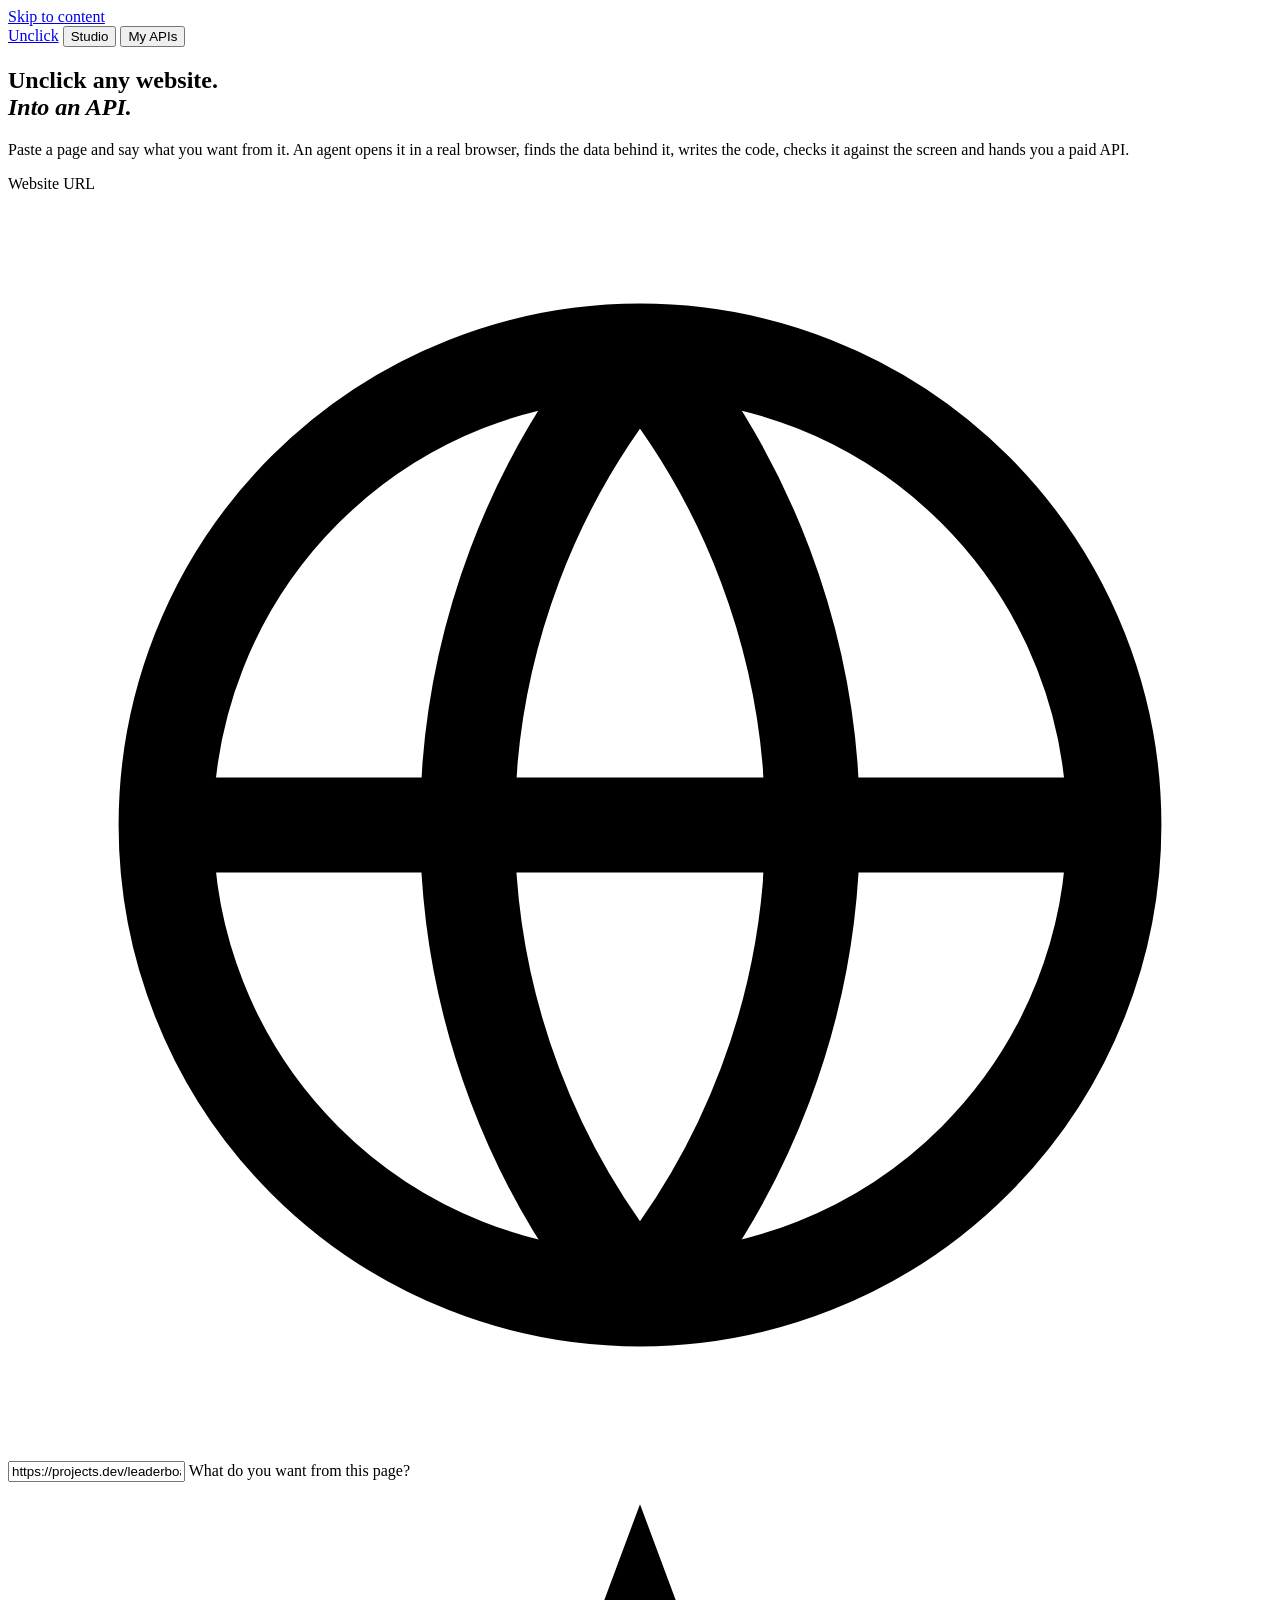
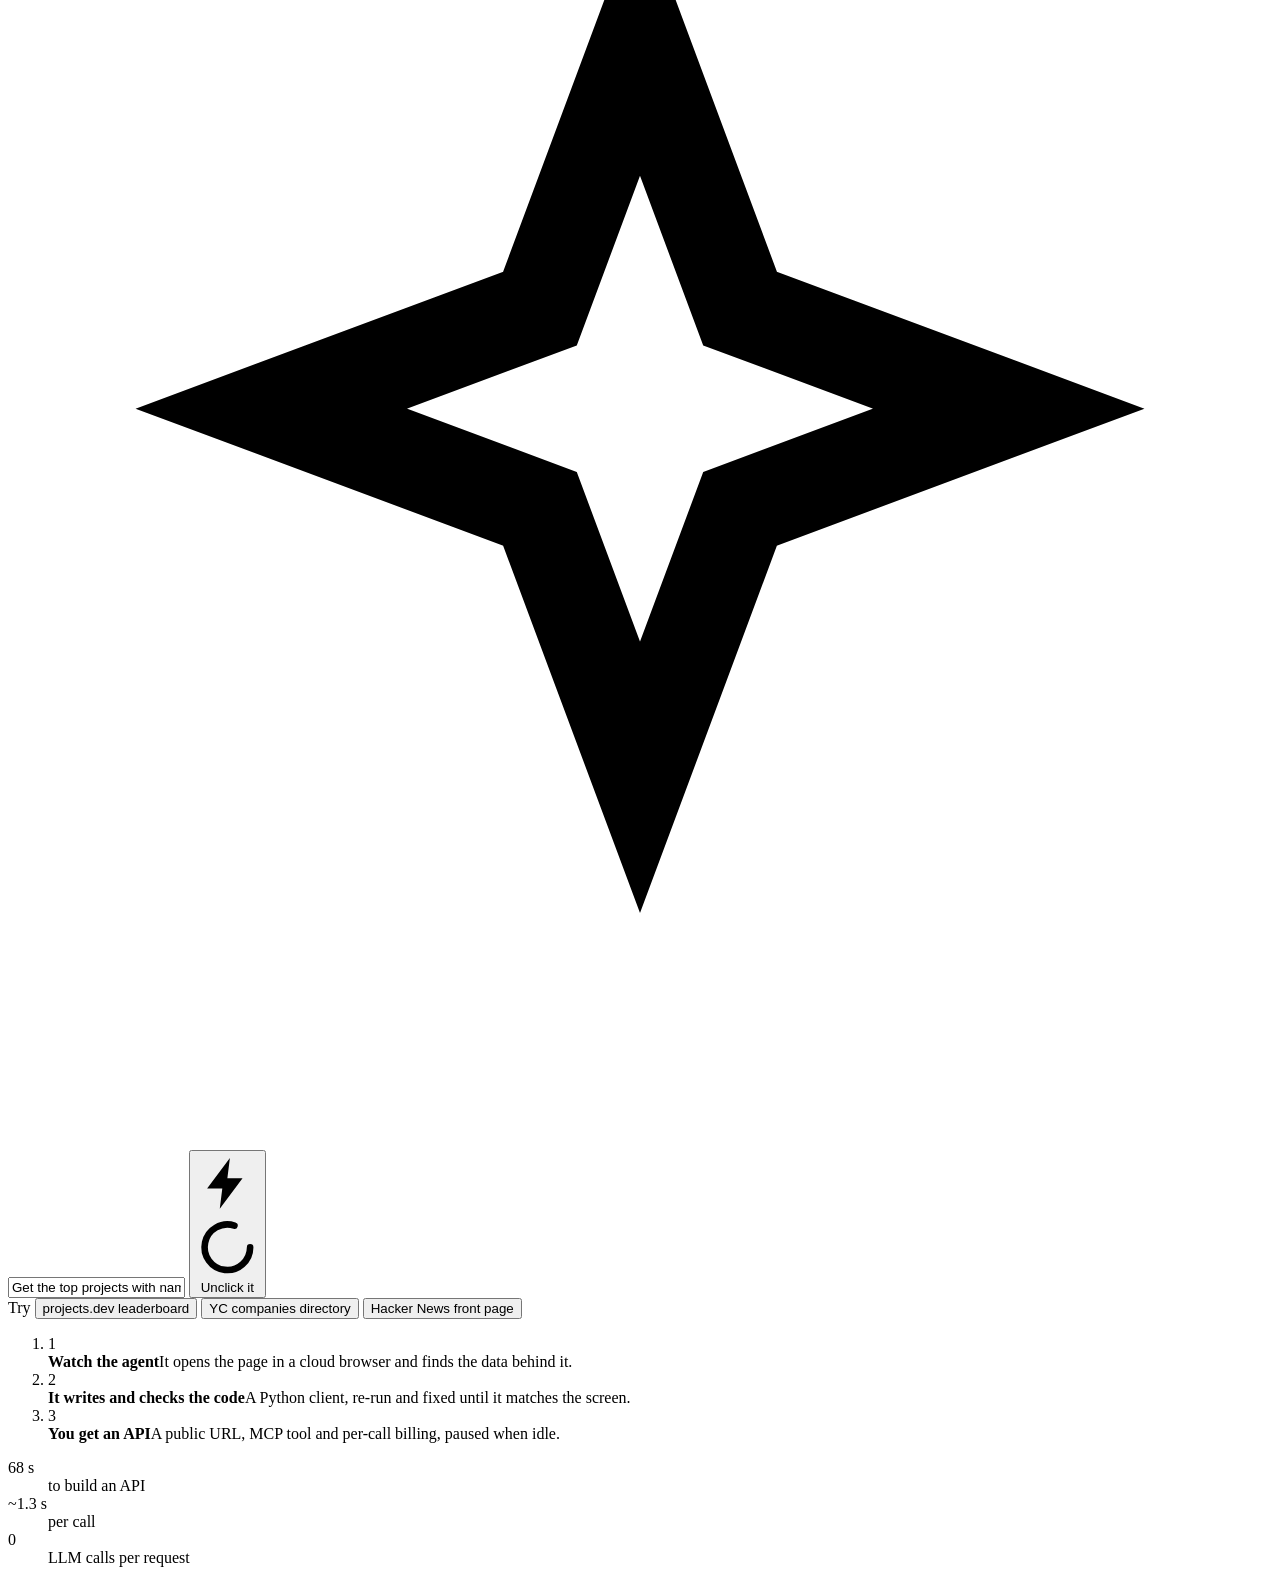
==== commit 5d9df9e1: "UI: product-grade UX: landing/running/API-page states, My APIs, responsive 390–1920" ====
--- a/app/static/index.html
+++ b/app/static/index.html
@@ -4,228 +4,271 @@
   <meta charset="utf-8" />
   <meta name="viewport" content="width=device-width, initial-scale=1" />
   <title>Unclick · any website into an API</title>
+  <meta name="description" content="Paste a website, say what data you want, and Unclick's agent turns it into a verified, paid API." />
   <!-- Branding lives in two files: theme.css (fonts + colors) and logo.svg -->
   <link rel="icon" type="image/svg+xml" href="/logo.svg" />
   <link rel="preconnect" href="https://fonts.googleapis.com" />
   <link rel="preconnect" href="https://fonts.gstatic.com" crossorigin />
   <link rel="stylesheet" href="/theme.css" />
   <link rel="stylesheet" href="/app.css" />
+  <link rel="stylesheet" href="/layout.css" />
   <script src="https://cdnjs.cloudflare.com/ajax/libs/highlight.js/11.9.0/highlight.min.js"></script>
   <script src="https://cdnjs.cloudflare.com/ajax/libs/highlight.js/11.9.0/languages/python.min.js"></script>
   <script src="https://cdnjs.cloudflare.com/ajax/libs/highlight.js/11.9.0/languages/json.min.js"></script>
+  <script src="https://cdnjs.cloudflare.com/ajax/libs/highlight.js/11.9.0/languages/javascript.min.js"></script>
+  <script src="https://cdnjs.cloudflare.com/ajax/libs/highlight.js/11.9.0/languages/bash.min.js"></script>
   <script src="https://cdn.jsdelivr.net/npm/diff@5.2.0/dist/diff.min.js"></script>
 </head>
-<body class="focus-explore">
+<body class="state-empty view-studio">
+<a class="skip" href="#mainContent">Skip to content</a>
 <div class="app" id="app">
 
-  <!-- Floating pill nav: brand, mode, run clock -->
-  <header class="topbar reveal">
+  <!-- Floating pill nav -->
+  <header class="topbar">
     <div class="pillbar">
-      <a class="pill-nav brand" href="/"><img src="/logo.svg" alt="" class="brand-logo" /><span class="brand-name">Unclick</span></a>
-      <span class="pill-nav brand-tag">Agents that turn websites into paid APIs</span>
-      <button type="button" class="pill-nav view-btn on" data-view-btn="studio">Studio</button>
-      <button type="button" class="pill-nav view-btn" data-view-btn="catalog">Catalog <span id="catCount" class="count" hidden>0</span></button>
+      <a class="pill-nav brand" href="/" aria-label="Unclick home"><img src="/logo.svg" alt="" class="brand-logo" /><span class="brand-name">Unclick</span></a>
+      <button type="button" class="pill-nav view-btn on" data-view-btn="studio" aria-current="page">Studio</button>
+      <button type="button" class="pill-nav view-btn" data-view-btn="catalog">My APIs <span id="catCount" class="count" hidden>0</span></button>
     </div>
     <div class="pillbar topbar-right">
       <span id="modeBadge" class="pill-nav mode-badge" hidden></span>
-      <div class="pill-nav runmeta" title="Current run">
+      <div class="pill-nav runmeta" id="runMeta" title="Current run" hidden>
         <span id="runDot" class="run-dot"></span>
         <span class="lbl-run">Run</span>
-        <span id="runId" class="mono" style="color: rgb(var(--text-2))">—</span>
+        <span id="runId" class="mono run-id">—</span>
         <span class="sep"></span>
         <span id="timer" class="timer mono">00:00</span>
       </div>
     </div>
   </header>
 
-  <!-- Hero: headline + what to unclick -->
-  <section class="hero reveal reveal-2">
-    <h1 class="headline">Unclick any website.<br /><em>Into an API.</em></h1>
-    <form id="runForm" class="hero-form" autocomplete="off">
-      <label class="field field-url">
-        <svg class="ico" viewBox="0 0 24 24" fill="none" stroke="currentColor" stroke-width="1.8"><circle cx="12" cy="12" r="9"/><path d="M3 12h18M12 3a14 14 0 0 1 0 18M12 3a14 14 0 0 0 0 18"/></svg>
-        <input id="urlIn" value="https://projects.dev/leaderboard" spellcheck="false" placeholder="https://any-website.com/page" aria-label="Website URL" />
-      </label>
-      <label class="field field-task">
-        <svg class="ico" viewBox="0 0 24 24" fill="none" stroke="currentColor" stroke-width="1.8"><path d="M12 3l1.9 5.1L19 10l-5.1 1.9L12 17l-1.9-5.1L5 10l5.1-1.9z"/></svg>
-        <input id="taskIn" value="Get the top projects with name, votes and URL" spellcheck="false" placeholder="What data do you want from it?" aria-label="Task" />
-      </label>
-      <button id="goBtn" type="submit" class="btn btn-primary btn-lg">
-        <svg class="ico bolt" viewBox="0 0 24 24" fill="currentColor"><path d="M13 2 4 14h6l-1 8 9-12h-6l1-8z"/></svg>
-        <svg class="ico spin" viewBox="0 0 24 24" fill="none" stroke="currentColor" stroke-width="2.6" stroke-linecap="round"><path d="M21 12a9 9 0 1 1-6.2-8.6"/></svg>
-        <span id="goLabel">Unclick it</span>
-      </button>
-    </form>
-  </section>
-
-  <!-- Phase stepper -->
-  <nav id="stepper" class="stepper reveal reveal-3" aria-label="Run phases"></nav>
-
-  <main class="main reveal reveal-4">
-    <section class="stage" id="stage">
-      <div class="stage-top">
-        <div class="stage-left">
-        <!-- Live desktop (16:9), framed by a soft blurred band -->
-        <div id="desktop" class="card desk">
-          <div class="band"></div>
-          <div class="screen">
-            <div class="desk-grid"></div>
-            <iframe id="liveFrame" hidden allow="clipboard-read; clipboard-write" title="Live desktop"></iframe>
-            <img id="shotImg" hidden alt="Desktop screenshot" />
-            <div id="deskEmpty" class="empty-center">
+  <!-- ============================== STUDIO ============================== -->
+  <div id="studio">
+
+    <!-- Landing (empty state) -->
+    <section id="landing" class="landing" aria-labelledby="heroTitle">
+      <h1 id="heroTitle" class="headline">Unclick any website.<br /><em>Into an API.</em></h1>
+      <p class="lede">Paste a page and say what you want from it. An agent opens it in a real browser, finds the data behind it, writes the code, checks it against the screen and hands you a paid API.</p>
+      <form id="runForm" class="hero-form" autocomplete="off">
+        <label class="field field-url">
+          <span class="sr-only">Website URL</span>
+          <svg class="ico" viewBox="0 0 24 24" fill="none" stroke="currentColor" stroke-width="1.8" aria-hidden="true"><circle cx="12" cy="12" r="9"/><path d="M3 12h18M12 3a14 14 0 0 1 0 18M12 3a14 14 0 0 0 0 18"/></svg>
+          <input id="urlIn" type="url" inputmode="url" value="https://projects.dev/leaderboard" spellcheck="false" placeholder="https://any-website.com/page" required />
+        </label>
+        <label class="field field-task">
+          <span class="sr-only">What do you want from this page?</span>
+          <svg class="ico" viewBox="0 0 24 24" fill="none" stroke="currentColor" stroke-width="1.8" aria-hidden="true"><path d="M12 3l1.9 5.1L19 10l-5.1 1.9L12 17l-1.9-5.1L5 10l5.1-1.9z"/></svg>
+          <input id="taskIn" value="Get the top projects with name, votes and URL" spellcheck="false" placeholder="What do you want from this page?" required />
+        </label>
+        <button id="goBtn" type="submit" class="btn btn-primary btn-lg">
+          <svg class="ico bolt" viewBox="0 0 24 24" fill="currentColor" aria-hidden="true"><path d="M13 2 4 14h6l-1 8 9-12h-6l1-8z"/></svg>
+          <svg class="ico spin" viewBox="0 0 24 24" fill="none" stroke="currentColor" stroke-width="2.6" stroke-linecap="round" aria-hidden="true"><path d="M21 12a9 9 0 1 1-6.2-8.6"/></svg>
+          <span id="goLabel">Unclick it</span>
+        </button>
+      </form>
+      <div class="examples" aria-label="Examples">
+        <span class="faint">Try</span>
+        <button type="button" class="example" data-url="https://projects.dev/leaderboard" data-task="Get the top projects with name, votes and URL">projects.dev leaderboard</button>
+        <button type="button" class="example" data-url="https://www.ycombinator.com/companies" data-task="List companies with name, batch, one-liner and website">YC companies directory</button>
+        <button type="button" class="example" data-url="https://news.ycombinator.com/" data-task="Top stories with title, points, comments and link">Hacker News front page</button>
+      </div>
+      <ol class="how">
+        <li><span class="how-n">1</span><div><b>Watch the agent</b><span>It opens the page in a cloud browser and finds the data behind it.</span></div></li>
+        <li><span class="how-n">2</span><div><b>It writes and checks the code</b><span>A Python client, re-run and fixed until it matches the screen.</span></div></li>
+        <li><span class="how-n">3</span><div><b>You get an API</b><span>A public URL, MCP tool and per-call billing, paused when idle.</span></div></li>
+      </ol>
+      <dl class="proof">
+        <div><dt>68 s</dt><dd>to build an API</dd></div>
+        <div><dt>~1.3 s</dt><dd>per call</dd></div>
+        <div><dt>0</dt><dd>LLM calls per request</dd></div>
+      </dl>
+    </section>
+
+    <!-- Run bar (running + result) -->
+    <section id="runbar" class="runbar" hidden>
+      <div class="runbar-main">
+        <span class="runbar-k" id="runbarK">Building</span>
+        <span class="runbar-url mono" id="runUrl"></span>
+        <span class="runbar-task" id="runTask"></span>
+      </div>
+      <button type="button" id="newBtn" class="btn btn-ghost">Build another</button>
+    </section>
+
+    <!-- Phase stepper (sticky) -->
+    <nav id="stepperWrap" class="stepper-wrap" aria-label="Progress" hidden>
+      <div id="stepper" class="stepper"></div>
+      <div id="stepPill" class="step-pill" aria-live="polite"></div>
+    </nav>
+
+    <main class="main" id="mainContent" hidden>
+      <div class="content">
+
+        <!-- Result: the API page -->
+        <section id="apiPage" class="apipage" hidden aria-label="Your API"></section>
+
+        <h2 id="builtH" class="section-h" hidden>How it was built</h2>
+
+        <!-- Running: stage -->
+        <section class="stage" id="stage" aria-label="Agent at work">
+          <div class="stage-top">
+            <div class="stage-left">
+              <div id="desktop" class="card desk">
+                <div class="band"></div>
+                <div class="screen">
+                  <div class="desk-grid"></div>
+                  <iframe id="liveFrame" hidden allow="clipboard-read; clipboard-write" title="Live view of the agent's browser"></iframe>
+                  <img id="shotImg" hidden alt="Screenshot of the agent's browser" />
+                  <div id="deskEmpty" class="empty-center">
+                    <div>
+                      <div class="skeleton-screen" aria-hidden="true"><i></i><i></i><i></i><i></i></div>
+                      <div id="deskEmptyTitle" class="empty-title">Starting a cloud browser…</div>
+                      <div class="empty-sub">The page appears here, live, in a few seconds</div>
+                    </div>
+                  </div>
+                  <div class="desk-bar">
+                    <span class="desk-label glass"><span id="liveDot" class="live-dot" hidden></span><span id="deskLabel">Browser</span><span id="deskId" class="id" hidden></span></span>
+                    <span class="grow"></span>
+                    <a id="popOut" class="icon-btn glass" hidden target="_blank" rel="noopener" title="Open the live view in a new tab" aria-label="Open the live view in a new tab">
+                      <svg class="ico-sm" viewBox="0 0 24 24" fill="none" stroke="currentColor" stroke-width="2"><path d="M14 4h6v6M20 4l-9 9M18 14v5a1 1 0 0 1-1 1H5a1 1 0 0 1-1-1V7a1 1 0 0 1 1-1h5"/></svg></a>
+                    <div class="seg glass" role="group" aria-label="View">
+                      <button type="button" class="dv on" data-view="live">Live</button>
+                      <button type="button" class="dv" data-view="shot">Screenshot</button>
+                    </div>
+                  </div>
+                  <div id="activity" class="activity" hidden>
+                    <div class="activity-h"><img src="/logo.svg" alt="" /><span class="activity-t" id="activityTitle">Unclick working…</span><span class="grow"></span><span id="activityPhase" class="activity-s"></span></div>
+                    <div id="ticker" class="activity-rows" aria-live="polite"></div>
+                  </div>
+                </div>
+              </div>
+              <div id="summary" class="card summary" hidden></div>
+            </div>
+
+            <div class="side">
+              <div id="netPanel" class="card">
+                <div class="card-h">
+                  <span class="card-title">Data sources</span>
+                  <span id="capCount" class="count">0</span>
+                  <span class="grow"></span>
+                  <span class="faint hide-narrow small">JSON the page loads</span>
+                </div>
+                <div id="endpointBox" hidden></div>
+                <div id="capList" class="caps scroll"></div>
+              </div>
+            </div>
+          </div>
+
+          <div class="card agent" id="agentCard" hidden>
+            <div class="agent-col">
+              <div class="card-h">
+                <span class="card-title">The code</span>
+                <div id="attemptPills" class="pills"></div>
+                <span class="grow"></span>
+                <span id="codeMeta" class="code-meta"></span>
+              </div>
+              <div id="codeView" class="codeview scroll" tabindex="0" aria-label="Generated client code"></div>
+            </div>
+            <div class="agent-col">
+              <div class="card-h">
+                <div class="tabs" role="tablist">
+                  <button type="button" class="tab" role="tab" data-rtab="runs">Runs <span id="runCount" class="count">0</span></button>
+                  <button type="button" class="tab" role="tab" data-rtab="verify">Checks <span id="verifyCount" class="count">0</span></button>
+                  <button type="button" class="tab" role="tab" data-rtab="log">Timeline</button>
+                </div>
+                <span class="grow"></span>
+                <button type="button" id="followBtn" class="follow on" title="Switch tabs automatically as the agent works"><span class="dot"></span>Follow</button>
+              </div>
+              <div class="panes">
+                <div id="pane-runs" class="pane scroll"></div>
+                <div id="pane-verify" class="pane scroll" hidden></div>
+                <div id="pane-log" class="pane log scroll" hidden></div>
+              </div>
+            </div>
+          </div>
+        </section>
+      </div>
+
+      <!-- Sponsor rail: each card appears with its first event -->
+      <aside class="rail" aria-label="Infrastructure">
+        <div class="card sb" id="sbCard" hidden>
+          <div class="card-h">
+            <div class="sponsor">
+              <span class="sponsor-mark createos"><svg class="ico" viewBox="0 0 24 24" fill="none" stroke="currentColor" stroke-width="2"><path d="M21 8 12 3 3 8v8l9 5 9-5z"/><path d="m3 8 9 5 9-5M12 13v8"/></svg></span>
+              <div><div class="sponsor-k" id="sbKicker">CreateOS</div><div class="sponsor-t" id="sbTitle">Sandboxes</div></div>
+            </div>
+            <span class="grow"></span>
+            <span id="sbCount" class="chip">0 active</span>
+          </div>
+          <div class="card-b">
+            <div id="sbList"></div>
+            <div id="forkBox" hidden></div>
+            <div id="pauseBox" hidden></div>
+          </div>
+        </div>
+
+        <div class="card" id="egCard" hidden>
+          <div class="card-h">
+            <div class="sponsor">
+              <span class="sponsor-mark egress"><svg class="ico" viewBox="0 0 24 24" fill="none" stroke="currentColor" stroke-width="2"><rect x="4" y="10" width="16" height="11" rx="2"/><path d="M8 10V7a4 4 0 0 1 8 0v3"/></svg></span>
+              <div><div class="sponsor-k">CreateOS</div><div class="sponsor-t">Egress allowlist</div></div>
+            </div>
+            <span class="grow"></span>
+            <span id="egressMode" class="chip">not set</span>
+          </div>
+          <div class="card-b">
+            <div id="egressHosts" class="hosts"></div>
+            <div id="egressReason" class="egress-why"></div>
+            <div class="egress-foot">
+              <svg class="ico-sm" viewBox="0 0 24 24" fill="none" stroke="currentColor" stroke-width="2"><circle cx="12" cy="12" r="9"/><path d="M5.6 5.6l12.8 12.8"/></svg>
+              Every other host is denied by default
+            </div>
+          </div>
+        </div>
+
+        <div class="card" id="payCard" hidden>
+          <div class="card-h">
+            <div class="sponsor">
+              <span class="sponsor-mark stripe"><svg class="ico" viewBox="0 0 24 24" fill="currentColor"><path d="M13.5 9.2c0-.8.7-1.1 1.8-1.1 1.6 0 3.6.5 5.2 1.4V4.6a13.8 13.8 0 0 0-5.2-1C10.9 3.6 8 5.8 8 9.5c0 5.8 7.9 4.8 7.9 7.3 0 .9-.8 1.3-2 1.3-1.7 0-3.9-.7-5.6-1.7v5a14.3 14.3 0 0 0 5.6 1.2c4.4 0 7.4-2.2 7.4-5.9 0-6.2-7.8-5.1-7.8-7.5z" transform="translate(-2 0)"/></svg></span>
+              <div><div class="sponsor-k">Stripe</div><div class="sponsor-t">Billing</div></div>
+            </div>
+            <span class="grow"></span>
+            <span id="stripeModeChip" class="chip stripe">Test mode</span>
+          </div>
+          <div class="card-b">
+            <div class="calls">
               <div>
-                <div class="empty-icon"><svg class="ico" style="width:22px;height:22px" viewBox="0 0 24 24" fill="none" stroke="currentColor" stroke-width="1.6"><rect x="3" y="4" width="18" height="12" rx="2"/><path d="M8 20h8M12 16v4"/></svg></div>
-                <div id="deskEmptyTitle" class="empty-title">CreateOS desktop sandbox</div>
-                <div class="empty-sub">Chrome appears here, live, as soon as the run starts</div>
-              </div>
-            </div>
-            <div class="desk-bar">
-              <span class="desk-label glass"><span id="liveDot" class="live-dot" hidden></span><span id="deskLabel">Desktop</span><span id="deskId" class="id" hidden></span></span>
-              <span class="grow"></span>
-              <a id="popOut" class="icon-btn glass" hidden target="_blank" rel="noopener" title="Open the live desktop in a new tab">
-                <svg class="ico-sm" viewBox="0 0 24 24" fill="none" stroke="currentColor" stroke-width="2"><path d="M14 4h6v6M20 4l-9 9M18 14v5a1 1 0 0 1-1 1H5a1 1 0 0 1-1-1V7a1 1 0 0 1 1-1h5"/></svg></a>
-              <div class="seg glass">
-                <button type="button" class="dv on" data-view="live">Live</button>
-                <button type="button" class="dv" data-view="shot">Screenshot</button>
-              </div>
-            </div>
-            <!-- "Unclick working…" activity feed -->
-            <div id="activity" class="activity" hidden>
-              <div class="activity-h"><img src="/logo.svg" alt="" /><span class="activity-t" id="activityTitle">Unclick working…</span><span class="grow"></span><span id="activityPhase" class="activity-s"></span></div>
-              <div id="ticker" class="activity-rows"></div>
-            </div>
+                <div class="calls-k">Calls remaining</div>
+                <div id="callsLeft" class="calls-v">—</div>
+              </div>
+              <div class="price" id="priceBox"></div>
+            </div>
+            <button type="button" id="buyBtn" class="btn btn-ink buy">
+              <svg class="ico" viewBox="0 0 24 24" fill="none" stroke="currentColor" stroke-width="2.2" aria-hidden="true"><rect x="2" y="5" width="20" height="14" rx="2"/><path d="M2 10h20"/></svg>
+              <span id="buyLabel">Buy 100 calls</span>
+            </button>
+            <div id="lastCharge" class="charge">No charges yet</div>
+            <div id="billingFeed" class="feed"></div>
           </div>
         </div>
-        <!-- Shown once the API is live -->
-        <div id="summary" class="card summary" hidden></div>
-        </div>
-
-        <!-- Discovery, replaced by the live API card after publish -->
-        <div class="side">
-          <div id="netPanel" class="card">
-            <div class="card-h">
-              <span class="card-title"><svg class="ico" viewBox="0 0 24 24" fill="none" stroke="currentColor" stroke-width="2"><path d="M3 12h4l3 8 4-16 3 8h4"/></svg>Hidden JSON calls</span>
-              <span id="capCount" class="count">0</span>
-              <span class="grow"></span>
-              <span class="faint hide-narrow" style="font-size:12.5px;white-space:nowrap">Chrome DevTools recorder</span>
-            </div>
-            <div id="endpointBox" hidden></div>
-            <div id="capList" class="caps scroll"></div>
-          </div>
-          <div id="apiCard" class="card success" hidden></div>
-        </div>
-      </div>
-
-      <!-- Agent: code + runs/verify/timeline -->
-      <div class="card agent">
-        <div class="agent-col">
-          <div class="card-h">
-            <span class="card-title"><svg class="ico" viewBox="0 0 24 24" fill="none" stroke="currentColor" stroke-width="2"><path d="m8 6-6 6 6 6M16 6l6 6-6 6"/></svg>Agent code</span>
-            <div id="attemptPills" class="pills"></div>
-            <span class="grow"></span>
-            <span id="codeMeta" class="code-meta"></span>
-          </div>
-          <div id="codeView" class="codeview scroll"></div>
-        </div>
-        <div class="agent-col">
-          <div class="card-h" style="padding-top:8px;padding-bottom:8px">
-            <div class="tabs">
-              <button type="button" class="tab" data-rtab="runs">Runs <span id="runCount" class="count">0</span></button>
-              <button type="button" class="tab" data-rtab="verify">Verify <span id="verifyCount" class="count">0</span></button>
-              <button type="button" class="tab" data-rtab="log">Timeline</button>
-            </div>
-            <span class="grow"></span>
-            <button type="button" id="followBtn" class="follow on" title="Switch tabs automatically as the agent works"><span class="dot"></span>Follow</button>
-          </div>
-          <div class="panes">
-            <div id="pane-runs" class="pane scroll"></div>
-            <div id="pane-verify" class="pane scroll" hidden></div>
-            <div id="pane-log" class="pane log scroll" hidden></div>
-          </div>
-        </div>
-      </div>
-    </section>
-
-    <!-- Sponsor rail -->
-    <aside class="rail">
-      <div class="card sb">
-        <div class="card-h">
-          <div class="sponsor">
-            <span class="sponsor-mark createos"><svg class="ico" viewBox="0 0 24 24" fill="none" stroke="currentColor" stroke-width="2"><path d="M21 8 12 3 3 8v8l9 5 9-5z"/><path d="m3 8 9 5 9-5M12 13v8"/></svg></span>
-            <div><div class="sponsor-k" id="sbKicker">CreateOS</div><div class="sponsor-t" id="sbTitle">Sandboxes</div></div>
-          </div>
-          <span class="grow"></span>
-          <span id="sbCount" class="chip">0 running</span>
-        </div>
-        <div class="card-b">
-          <div id="sbList"></div>
-          <div id="forkBox" hidden></div>
-          <div id="pauseBox" hidden></div>
-        </div>
-      </div>
-
-      <div class="card">
-        <div class="card-h">
-          <div class="sponsor">
-            <span class="sponsor-mark egress"><svg class="ico" viewBox="0 0 24 24" fill="none" stroke="currentColor" stroke-width="2"><rect x="4" y="10" width="16" height="11" rx="2"/><path d="M8 10V7a4 4 0 0 1 8 0v3"/></svg></span>
-            <div><div class="sponsor-k">CreateOS</div><div class="sponsor-t">Egress allowlist</div></div>
-          </div>
-          <span class="grow"></span>
-          <span id="egressMode" class="chip">not set</span>
-        </div>
-        <div class="card-b">
-          <div id="egressHosts" class="hosts"></div>
-          <div id="egressReason" class="egress-why"></div>
-          <div class="egress-foot">
-            <svg class="ico-sm" viewBox="0 0 24 24" fill="none" stroke="currentColor" stroke-width="2"><circle cx="12" cy="12" r="9"/><path d="M5.6 5.6l12.8 12.8"/></svg>
-            Every other host is denied by default
-          </div>
-        </div>
-      </div>
-
-      <div class="card">
-        <div class="card-h">
-          <div class="sponsor">
-            <span class="sponsor-mark stripe"><svg class="ico" viewBox="0 0 24 24" fill="currentColor"><path d="M13.5 9.2c0-.8.7-1.1 1.8-1.1 1.6 0 3.6.5 5.2 1.4V4.6a13.8 13.8 0 0 0-5.2-1C10.9 3.6 8 5.8 8 9.5c0 5.8 7.9 4.8 7.9 7.3 0 .9-.8 1.3-2 1.3-1.7 0-3.9-.7-5.6-1.7v5a14.3 14.3 0 0 0 5.6 1.2c4.4 0 7.4-2.2 7.4-5.9 0-6.2-7.8-5.1-7.8-7.5z" transform="translate(-2 0)"/></svg></span>
-            <div><div class="sponsor-k">Stripe</div><div class="sponsor-t">Billing</div></div>
-          </div>
-          <span class="grow"></span>
-          <span id="stripeModeChip" class="chip stripe">Test mode</span>
-        </div>
-        <div class="card-b">
-          <div class="calls">
-            <div>
-              <div class="calls-k">Calls remaining</div>
-              <div id="callsLeft" class="calls-v">—</div>
-            </div>
-            <div class="price" id="priceBox"></div>
-          </div>
-          <button type="button" id="buyBtn" class="btn btn-ink buy">
-            <svg class="ico" viewBox="0 0 24 24" fill="none" stroke="currentColor" stroke-width="2.2"><rect x="2" y="5" width="20" height="14" rx="2"/><path d="M2 10h20"/></svg>
-            <span id="buyLabel">Buy 100 calls</span>
-          </button>
-          <div id="lastCharge" class="charge">No charges yet</div>
-          <div id="billingFeed" class="feed"></div>
-        </div>
-      </div>
-    </aside>
-  </main>
-
-  <!-- Catalog of published APIs (GET /api/catalog) -->
-  <section id="catalog" class="catalog" hidden>
+      </aside>
+    </main>
+  </div>
+
+  <!-- ============================== MY APIs ============================== -->
+  <section id="catalog" class="catalog" hidden aria-labelledby="catTitle">
     <div class="catalog-h">
       <div>
-        <h2 class="catalog-title">Catalog</h2>
-        <div class="faint">Every API Unclick has published. Verify re-checks the live output against its schema; Self-heal re-runs the agent when a site changes.</div>
+        <h2 id="catTitle" class="catalog-title">My APIs</h2>
+        <p class="faint lede-sm">Every API you've built. <b>Verify</b> re-checks the live output against its schema; <b>Self-heal</b> re-runs the agent when a site changes.</p>
       </div>
       <span class="grow"></span>
-      <button type="button" id="catRefresh" class="btn btn-ghost btn-sm">Refresh</button>
+      <button type="button" id="catRefresh" class="btn btn-ghost">Refresh</button>
     </div>
-    <div id="catGrid" class="cat-grid"></div>
+    <div id="catGrid" class="cat-grid" aria-live="polite"></div>
   </section>
 </div>
 
-<div id="toast" class="toast" hidden></div>
+<div id="toast" class="toast" role="status" aria-live="polite" hidden></div>
 
 <script src="/app.js"></script>
 </body>
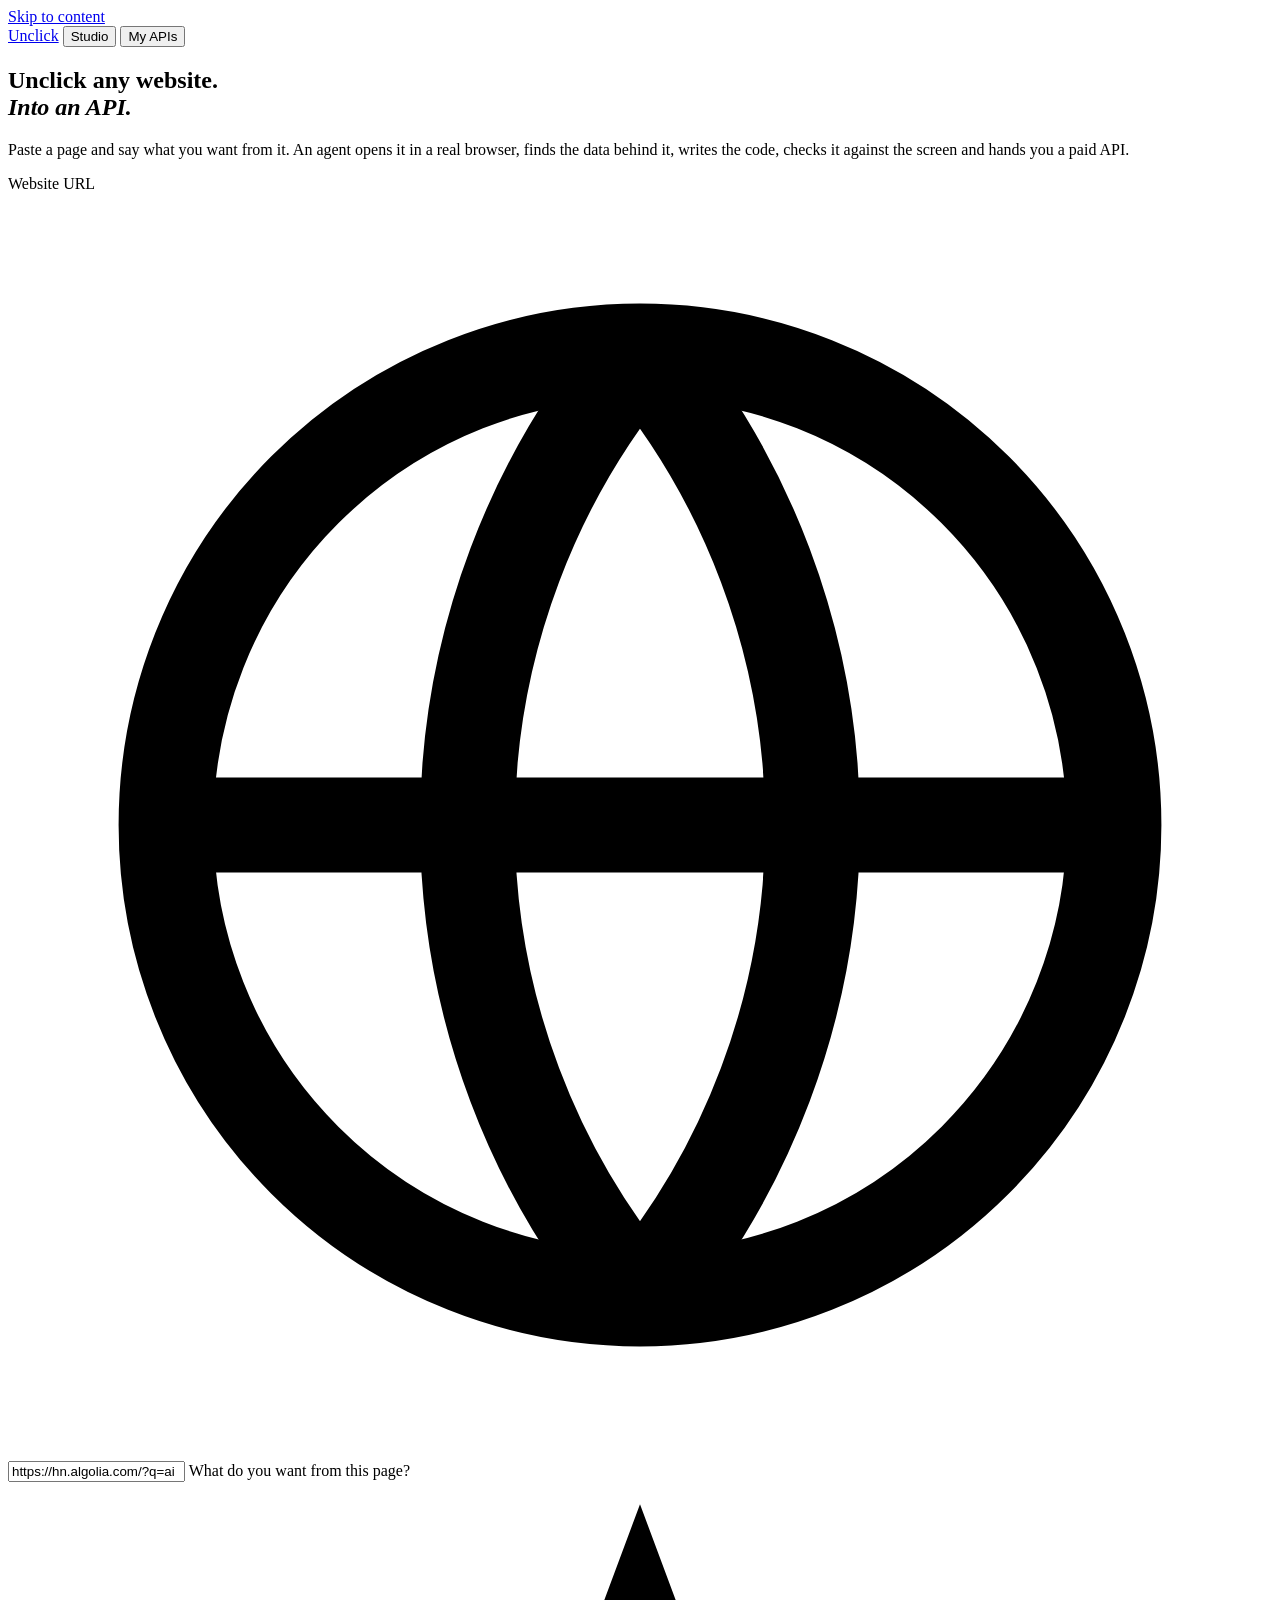
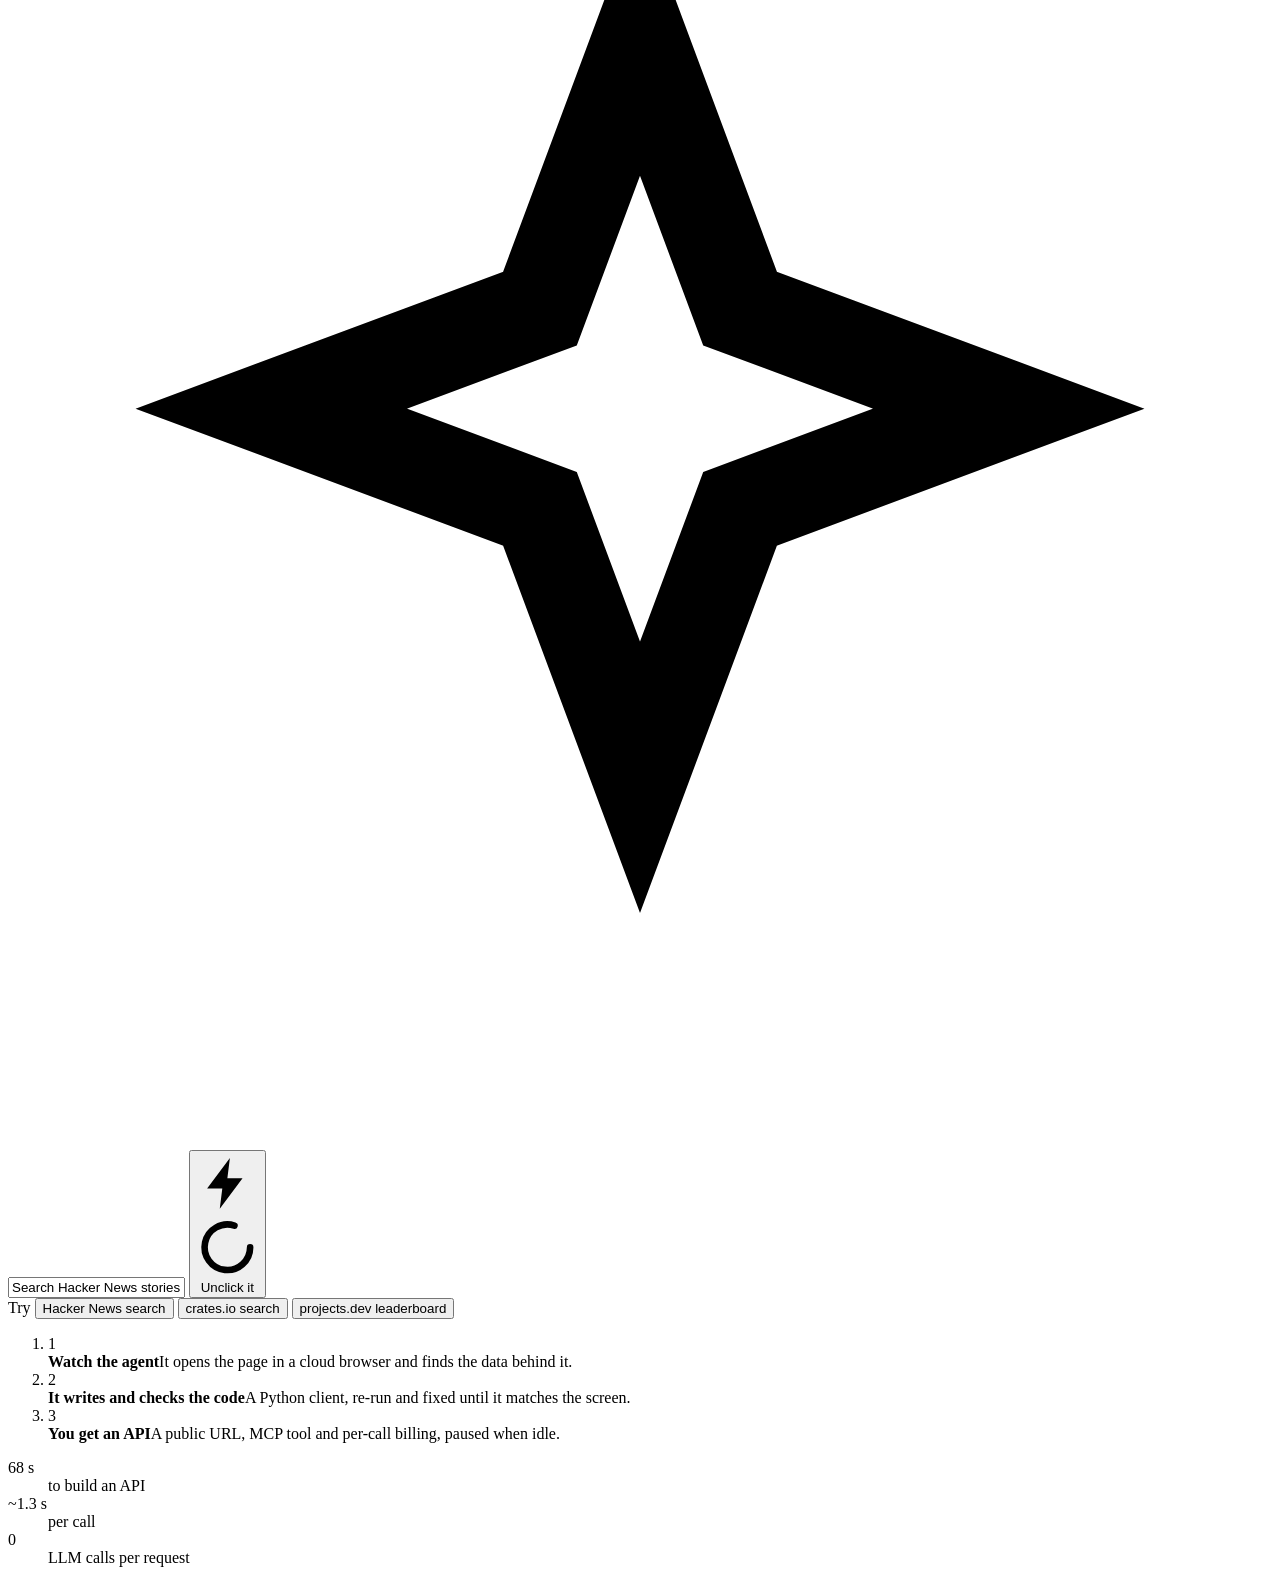
==== commit 12903fe1: "Generalize: typed parameterized APIs, verified on 3 sites, copy beyond one site" ====
--- a/app/static/index.html
+++ b/app/static/index.html
@@ -53,12 +53,12 @@
         <label class="field field-url">
           <span class="sr-only">Website URL</span>
           <svg class="ico" viewBox="0 0 24 24" fill="none" stroke="currentColor" stroke-width="1.8" aria-hidden="true"><circle cx="12" cy="12" r="9"/><path d="M3 12h18M12 3a14 14 0 0 1 0 18M12 3a14 14 0 0 0 0 18"/></svg>
-          <input id="urlIn" type="url" inputmode="url" value="https://projects.dev/leaderboard" spellcheck="false" placeholder="https://any-website.com/page" required />
+          <input id="urlIn" type="url" inputmode="url" value="https://hn.algolia.com/?q=ai" spellcheck="false" placeholder="https://any-website.com/search?q=..." required />
         </label>
         <label class="field field-task">
           <span class="sr-only">What do you want from this page?</span>
           <svg class="ico" viewBox="0 0 24 24" fill="none" stroke="currentColor" stroke-width="1.8" aria-hidden="true"><path d="M12 3l1.9 5.1L19 10l-5.1 1.9L12 17l-1.9-5.1L5 10l5.1-1.9z"/></svg>
-          <input id="taskIn" value="Get the top projects with name, votes and URL" spellcheck="false" placeholder="What do you want from this page?" required />
+          <input id="taskIn" value="Search Hacker News stories: title, points, url" spellcheck="false" placeholder="What do you want from this page? e.g. search results with name and price" required />
         </label>
         <button id="goBtn" type="submit" class="btn btn-primary btn-lg">
           <svg class="ico bolt" viewBox="0 0 24 24" fill="currentColor" aria-hidden="true"><path d="M13 2 4 14h6l-1 8 9-12h-6l1-8z"/></svg>
@@ -68,9 +68,9 @@
       </form>
       <div class="examples" aria-label="Examples">
         <span class="faint">Try</span>
-        <button type="button" class="example" data-url="https://projects.dev/leaderboard" data-task="Get the top projects with name, votes and URL">projects.dev leaderboard</button>
-        <button type="button" class="example" data-url="https://www.ycombinator.com/companies" data-task="List companies with name, batch, one-liner and website">YC companies directory</button>
-        <button type="button" class="example" data-url="https://news.ycombinator.com/" data-task="Top stories with title, points, comments and link">Hacker News front page</button>
+        <button type="button" class="example" data-url="https://hn.algolia.com/?q=ai" data-task="Search Hacker News stories: title, points, url">Hacker News search</button>
+        <button type="button" class="example" data-url="https://crates.io/search?q=http" data-task="Search Rust crates: name, downloads, description">crates.io search</button>
+        <button type="button" class="example" data-url="https://projects.dev/leaderboard" data-task="Get the top projects with name, votes and URL, filterable by hackathon">projects.dev leaderboard</button>
       </div>
       <ol class="how">
         <li><span class="how-n">1</span><div><b>Watch the agent</b><span>It opens the page in a cloud browser and finds the data behind it.</span></div></li>
